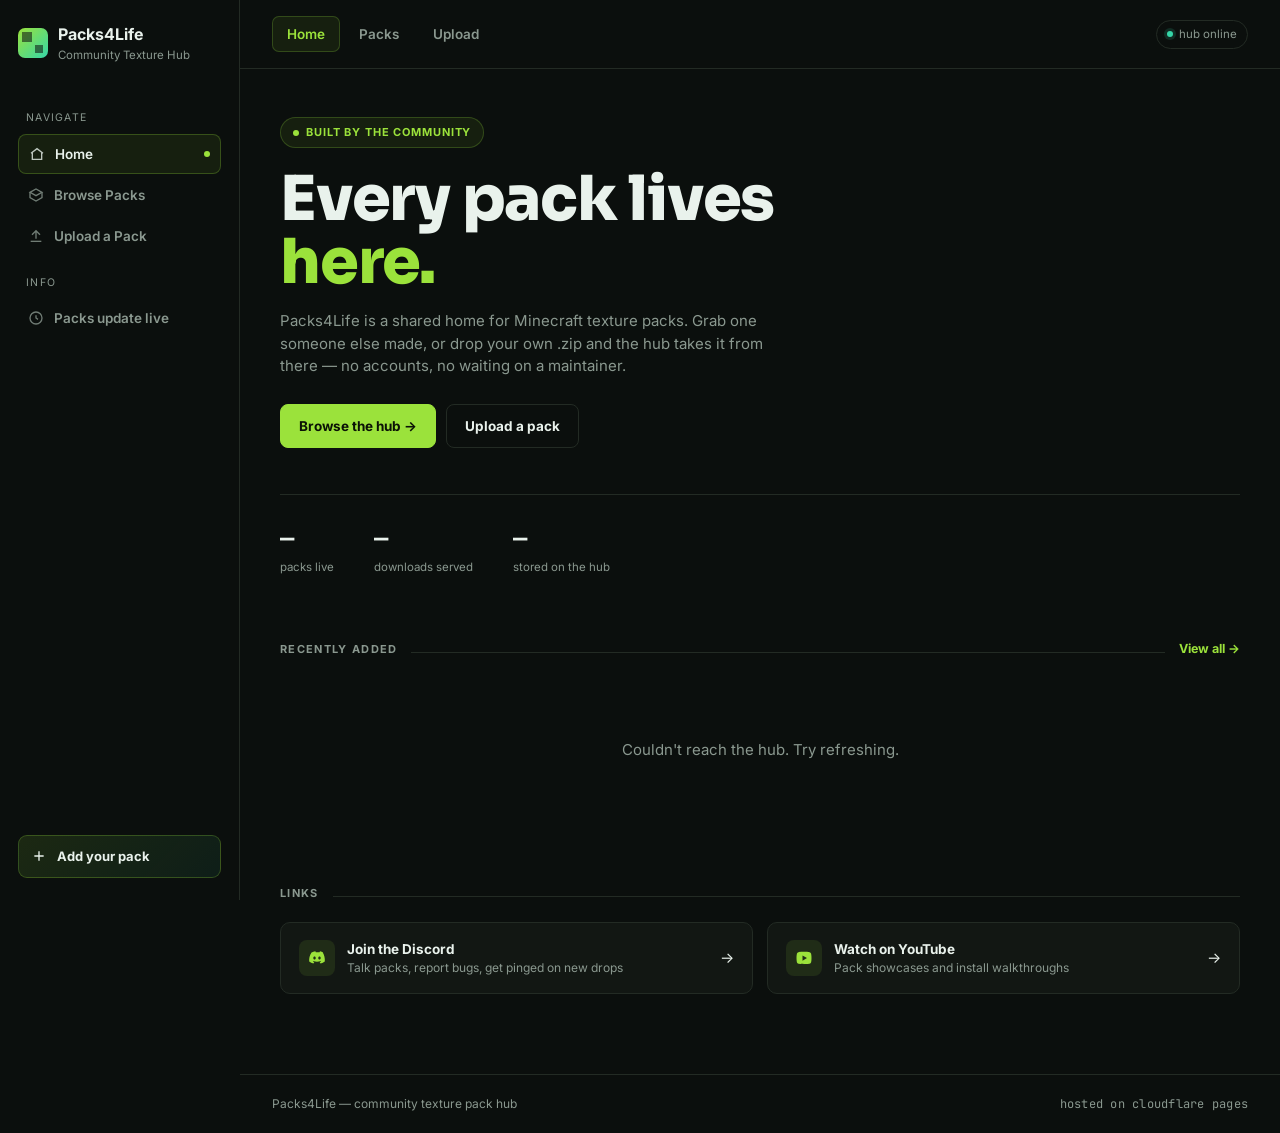
==== index.html @ 93768176 "Initial commit" ====
<!DOCTYPE html>
<html lang="en">
<head>
<meta charset="UTF-8">
<meta name="viewport" content="width=device-width, initial-scale=1.0">
<title>Packs4Life — Texture Pack Hub</title>
<meta name="description" content="A community hub for Minecraft texture packs. Browse, download, and upload packs shared by the community.">
<link rel="preconnect" href="https://fonts.googleapis.com">
<link href="https://fonts.googleapis.com/css2?family=Sora:wght@600;700;800&family=Inter:wght@400;500;600;700&family=JetBrains+Mono:wght@500;700&display=swap" rel="stylesheet">
<link rel="stylesheet" href="/assets/style.css">
</head>
<body>
<div class="shell">

  <aside class="sidebar">
    <div class="brand">
      <div class="brand-mark"></div>
      <div>
        <div class="brand-name">Packs4Life</div>
        <div class="brand-sub">Community Texture Hub</div>
      </div>
    </div>

    <div class="nav-label">Navigate</div>
    <a class="nav-item active" href="/index.html">
      <svg viewBox="0 0 24 24" fill="none" stroke="currentColor" stroke-width="2"><path d="M3 11l9-7 9 7M5 10v10h14V10"/></svg>
      Home <span class="dot"></span>
    </a>
    <a class="nav-item" href="/packs.html">
      <svg viewBox="0 0 24 24" fill="none" stroke="currentColor" stroke-width="2"><path d="M21 8L12 3 3 8l9 5 9-5z"/><path d="M3 8v8l9 5 9-5V8"/></svg>
      Browse Packs
    </a>
    <a class="nav-item" href="/upload.html">
      <svg viewBox="0 0 24 24" fill="none" stroke="currentColor" stroke-width="2"><path d="M12 16V4M6 10l6-6 6 6"/><path d="M4 20h16"/></svg>
      Upload a Pack
    </a>

    <div class="nav-label">Info</div>
    <div class="nav-item" style="cursor:default">
      <svg viewBox="0 0 24 24" fill="none" stroke="currentColor" stroke-width="2"><circle cx="12" cy="12" r="9"/><path d="M12 8v4l3 2"/></svg>
      Packs update live
    </div>

    <div class="sidebar-foot">
      <a class="side-cta" href="/upload.html">
        <svg width="16" height="16" viewBox="0 0 24 24" fill="none" stroke="currentColor" stroke-width="2"><path d="M12 5v14M5 12h14"/></svg>
        Add your pack
      </a>
    </div>
  </aside>

  <div>
    <div class="topbar">
      <div class="tabs">
        <a class="tab active" href="/index.html">Home</a>
        <a class="tab" href="/packs.html">Packs</a>
        <a class="tab" href="/upload.html">Upload</a>
      </div>
      <div class="status-pill"><span class="blip"></span> hub online</div>
    </div>

    <main class="main">
      <div class="hero">
        <span class="eyebrow"><span class="blip"></span> Built by the community</span>
        <h1>Every pack lives<br><span>here.</span></h1>
        <p>Packs4Life is a shared home for Minecraft texture packs. Grab one someone else made, or drop your own .zip and the hub takes it from there — no accounts, no waiting on a maintainer.</p>
        <div class="hero-actions">
          <a class="btn btn-primary" href="/packs.html">Browse the hub →</a>
          <a class="btn btn-ghost" href="/upload.html">Upload a pack</a>
        </div>

        <div class="stat-strip">
          <div>
            <div class="stat-num" id="stat-total">—</div>
            <div class="stat-label">packs live</div>
          </div>
          <div>
            <div class="stat-num" id="stat-downloads">—</div>
            <div class="stat-label">downloads served</div>
          </div>
          <div>
            <div class="stat-num" id="stat-size">—</div>
            <div class="stat-label">stored on the hub</div>
          </div>
        </div>
      </div>

      <div class="section-head">
        <span class="kicker">Recently added</span>
        <span class="rule"></span>
        <a class="action" href="/packs.html">View all →</a>
      </div>
      <div class="grid" id="recent-grid">
        <div class="empty-state" style="grid-column:1/-1">Loading packs…</div>
      </div>

      <div class="section-head">
        <span class="kicker">Links</span>
        <span class="rule"></span>
      </div>
      <div class="link-row">
        <a class="link-card" href="#" target="_blank" rel="noopener">
          <div class="link-left">
            <div class="link-icon">
              <svg width="18" height="18" viewBox="0 0 24 24" fill="currentColor"><path d="M20.3 4.5A18.3 18.3 0 0016 3.1a13 13 0 00-.6 1.3 17 17 0 00-5 0 12 12 0 00-.6-1.3A18.2 18.2 0 004.7 4.5C2 8.6 1.3 12.6 1.6 16.5a18.3 18.3 0 005.6 2.9c.4-.6.8-1.3 1.2-2a12 12 0 01-1.9-.9l.5-.4a13 13 0 0010 0l.5.4c-.6.4-1.3.6-1.9.9.3.7.8 1.4 1.2 2a18.3 18.3 0 005.6-2.9c.4-4.5-.7-8.5-2.7-12zM8.7 14.1c-.9 0-1.7-.9-1.7-2s.7-2 1.7-2c.9 0 1.7.9 1.7 2s-.8 2-1.7 2zm6.6 0c-.9 0-1.7-.9-1.7-2s.8-2 1.7-2c1 0 1.7.9 1.7 2s-.7 2-1.7 2z"/></svg>
            </div>
            <div>
              <div class="link-title">Join the Discord</div>
              <div class="link-sub">Talk packs, report bugs, get pinged on new drops</div>
            </div>
          </div>
          <span>→</span>
        </a>
        <a class="link-card" href="#" target="_blank" rel="noopener">
          <div class="link-left">
            <div class="link-icon">
              <svg width="18" height="18" viewBox="0 0 24 24" fill="currentColor"><path d="M22 12a30 30 0 00-.5-5.6 3 3 0 00-2.1-2.1C17.6 3.8 12 3.8 12 3.8s-5.6 0-7.4.5A3 3 0 002.5 6.4 30 30 0 002 12a30 30 0 00.5 5.6 3 3 0 002.1 2.1c1.8.5 7.4.5 7.4.5s5.6 0 7.4-.5a3 3 0 002.1-2.1c.4-1.8.5-3.7.5-5.6zM10 15.5v-7l6 3.5-6 3.5z"/></svg>
            </div>
            <div>
              <div class="link-title">Watch on YouTube</div>
              <div class="link-sub">Pack showcases and install walkthroughs</div>
            </div>
          </div>
          <span>→</span>
        </a>
      </div>
    </main>

    <footer class="foot">
      <span>Packs4Life — community texture pack hub</span>
      <span class="mono">hosted on cloudflare pages</span>
    </footer>
  </div>
</div>

<script src="/assets/app.js"></script>
<script>
(async function () {
  try {
    const packs = await fetchPacks();
    document.getElementById("stat-total").textContent = packs.length;
    document.getElementById("stat-downloads").textContent =
      packs.reduce((a, p) => a + (p.downloads || 0), 0);
    const totalBytes = packs.reduce((a, p) => a + (p.size || 0), 0);
    document.getElementById("stat-size").textContent = fmtBytes(totalBytes);

    const grid = document.getElementById("recent-grid");
    if (!packs.length) {
      grid.innerHTML = `<div class="empty-state" style="grid-column:1/-1">
        <h3>No packs yet</h3>
        <p>Be the first — <a href="/upload.html" style="color:var(--lime)">upload one</a>.</p>
      </div>`;
      return;
    }
    const recent = [...packs].sort((a, b) => new Date(b.uploaded) - new Date(a.uploaded)).slice(0, 3);
    grid.innerHTML = recent.map(packCardHTML).join("");
  } catch (e) {
    document.getElementById("recent-grid").innerHTML =
      `<div class="empty-state" style="grid-column:1/-1">Couldn't reach the hub. Try refreshing.</div>`;
  }
})();
</script>
</body>
</html>
---- assets/style.css ----
/* Packs4Life — design tokens */
:root {
  --bg: #0b0f0d;
  --panel: #121713;
  --panel-2: #171d18;
  --line: #232b24;
  --text: #e9f2ec;
  --muted: #8a988f;
  --lime: #9be23b;
  --lime-dim: #6f9d2b;
  --teal: #35d6a8;
  --danger: #e2593b;
  --radius: 10px;
}

* { box-sizing: border-box; }

html { scroll-behavior: smooth; }

body {
  margin: 0;
  background: var(--bg);
  color: var(--text);
  font-family: 'Inter', system-ui, sans-serif;
  font-size: 15px;
  line-height: 1.5;
}

h1, h2, h3, h4 {
  font-family: 'Sora', 'Inter', sans-serif;
  margin: 0;
  letter-spacing: -0.02em;
}

a { color: inherit; text-decoration: none; }

.mono {
  font-family: 'JetBrains Mono', monospace;
  letter-spacing: 0.02em;
}

/* ---------- layout shell ---------- */
.shell {
  display: grid;
  grid-template-columns: 240px 1fr;
  min-height: 100vh;
}

.sidebar {
  border-right: 1px solid var(--line);
  padding: 22px 18px;
  display: flex;
  flex-direction: column;
  position: sticky;
  top: 0;
  height: 100vh;
}

.brand {
  display: flex;
  align-items: center;
  gap: 10px;
  margin-bottom: 28px;
}

.brand-mark {
  width: 30px;
  height: 30px;
  border-radius: 7px;
  background: linear-gradient(135deg, var(--lime), var(--teal));
  flex-shrink: 0;
  position: relative;
  overflow: hidden;
}
.brand-mark::before,
.brand-mark::after {
  content: "";
  position: absolute;
  background: rgba(11,15,13,0.55);
}
.brand-mark::before { width: 10px; height: 10px; top: 4px; left: 4px; }
.brand-mark::after { width: 8px; height: 8px; bottom: 5px; right: 5px; }

.brand-name { font-size: 16px; font-weight: 700; }
.brand-sub { font-size: 11.5px; color: var(--muted); margin-top: 1px; }

.nav-label {
  font-size: 10.5px;
  letter-spacing: 0.12em;
  text-transform: uppercase;
  color: var(--muted);
  margin: 18px 8px 8px;
}

.nav-item {
  display: flex;
  align-items: center;
  gap: 10px;
  padding: 9px 10px;
  border-radius: 8px;
  color: var(--muted);
  font-size: 13.5px;
  font-weight: 600;
  margin-bottom: 2px;
}
.nav-item svg { width: 16px; height: 16px; opacity: 0.8; flex-shrink: 0; }
.nav-item:hover { background: var(--panel); color: var(--text); }
.nav-item.active {
  color: var(--text);
  background: rgba(155,226,59,0.08);
  border: 1px solid rgba(155,226,59,0.25);
}
.nav-item.active .dot { background: var(--lime); }
.dot { width: 6px; height: 6px; border-radius: 50%; background: var(--line); margin-left: auto; flex-shrink: 0; }

.sidebar-foot { margin-top: auto; }

.side-cta {
  display: flex;
  align-items: center;
  gap: 10px;
  padding: 11px 12px;
  border-radius: 9px;
  background: linear-gradient(135deg, rgba(155,226,59,0.12), rgba(53,214,168,0.08));
  border: 1px solid rgba(155,226,59,0.25);
  font-weight: 700;
  font-size: 13px;
}

/* ---------- topbar ---------- */
.topbar {
  display: flex;
  align-items: center;
  justify-content: space-between;
  padding: 16px 32px;
  border-bottom: 1px solid var(--line);
}
.tabs { display: flex; gap: 4px; }
.tab {
  padding: 7px 14px;
  border-radius: 7px;
  font-size: 13.5px;
  font-weight: 600;
  color: var(--muted);
  border: 1px solid transparent;
}
.tab.active { color: var(--lime); background: rgba(155,226,59,0.08); border-color: rgba(155,226,59,0.22); }
.tab:hover:not(.active) { color: var(--text); }

.status-pill {
  display: flex;
  align-items: center;
  gap: 6px;
  font-size: 11.5px;
  color: var(--muted);
  padding: 5px 10px;
  border: 1px solid var(--line);
  border-radius: 20px;
}
.status-pill .blip { width: 6px; height: 6px; border-radius: 50%; background: var(--teal); box-shadow: 0 0 0 3px rgba(53,214,168,0.15); }

.main { padding: 48px 40px 80px; max-width: 1180px; }

/* ---------- hero ---------- */
.eyebrow {
  display: inline-flex;
  align-items: center;
  gap: 7px;
  font-size: 11px;
  font-weight: 700;
  letter-spacing: 0.08em;
  text-transform: uppercase;
  color: var(--lime);
  background: rgba(155,226,59,0.08);
  border: 1px solid rgba(155,226,59,0.22);
  padding: 6px 12px;
  border-radius: 20px;
}
.eyebrow .blip { width: 6px; height: 6px; border-radius: 50%; background: var(--lime); }

.hero h1 {
  font-size: 62px;
  font-weight: 800;
  margin-top: 20px;
  line-height: 1.02;
}
.hero h1 span { color: var(--lime); }

.hero p {
  color: var(--muted);
  max-width: 520px;
  margin-top: 16px;
  font-size: 15px;
}

.hero-actions { display: flex; gap: 10px; margin-top: 26px; }

.btn {
  display: inline-flex;
  align-items: center;
  gap: 8px;
  padding: 11px 18px;
  border-radius: 8px;
  font-weight: 700;
  font-size: 13.5px;
  border: 1px solid var(--line);
  cursor: pointer;
}
.btn-primary { background: var(--lime); color: #0b1206; border-color: var(--lime); }
.btn-primary:hover { background: #a9ec5a; }
.btn-ghost { background: transparent; color: var(--text); }
.btn-ghost:hover { border-color: var(--muted); }

/* stat strip */
.stat-strip {
  display: flex;
  gap: 40px;
  margin-top: 46px;
  padding-top: 26px;
  border-top: 1px solid var(--line);
}
.stat-num { font-family: 'JetBrains Mono', monospace; font-size: 24px; font-weight: 700; color: var(--text); }
.stat-label { font-size: 11.5px; color: var(--muted); margin-top: 2px; }

/* ---------- section header ---------- */
.section-head {
  display: flex;
  align-items: baseline;
  gap: 14px;
  margin: 64px 0 20px;
}
.section-head .kicker {
  font-size: 11px;
  letter-spacing: 0.12em;
  text-transform: uppercase;
  color: var(--muted);
  font-weight: 700;
}
.section-head .rule { flex: 1; height: 1px; background: var(--line); }
.section-head .action { font-size: 12.5px; color: var(--lime); font-weight: 700; }

/* ---------- pack grid / cards ---------- */
.grid {
  display: grid;
  grid-template-columns: repeat(auto-fill, minmax(270px, 1fr));
  gap: 16px;
}

.card {
  background: var(--panel);
  border: 1px solid var(--line);
  border-radius: var(--radius);
  padding: 20px;
  display: flex;
  flex-direction: column;
  gap: 10px;
  transition: border-color .15s ease, transform .15s ease;
}
.card:hover { border-color: rgba(155,226,59,0.35); transform: translateY(-2px); }

.card-top { display: flex; align-items: center; justify-content: space-between; gap: 8px; }

.tag {
  font-size: 10.5px;
  font-weight: 700;
  letter-spacing: 0.06em;
  text-transform: uppercase;
  padding: 4px 9px;
  border-radius: 20px;
  background: rgba(155,226,59,0.1);
  color: var(--lime);
  border: 1px solid rgba(155,226,59,0.22);
}
.tag.muted { background: var(--panel-2); color: var(--muted); border-color: var(--line); }

.pixel-icon { display: grid; grid-template-columns: repeat(4,5px); grid-template-rows: repeat(4,5px); gap: 1px; flex-shrink: 0; }
.pixel-icon i { display: block; border-radius: 1px; background: var(--line); }

.card h3 { font-size: 17px; font-weight: 700; }
.card p { color: var(--muted); font-size: 13px; margin: 0; flex: 1; }

.card-meta {
  display: flex;
  align-items: center;
  gap: 12px;
  font-size: 11.5px;
  color: var(--muted);
  font-family: 'JetBrains Mono', monospace;
  border-top: 1px solid var(--line);
  padding-top: 10px;
  margin-top: 2px;
}
.card-meta span { display: flex; align-items: center; gap: 5px; }

.card-cta {
  color: var(--lime);
  font-weight: 700;
  font-size: 13px;
  display: flex;
  align-items: center;
  gap: 6px;
}

.card.disabled { opacity: 0.5; }
.card.disabled:hover { transform: none; border-color: var(--line); }

/* ---------- links row ---------- */
.link-row { display: grid; grid-template-columns: 1fr 1fr; gap: 14px; }
.link-card {
  display: flex;
  align-items: center;
  justify-content: space-between;
  padding: 16px 18px;
  background: var(--panel);
  border: 1px solid var(--line);
  border-radius: var(--radius);
}
.link-card:hover { border-color: rgba(155,226,59,0.3); }
.link-left { display: flex; align-items: center; gap: 12px; }
.link-icon {
  width: 36px; height: 36px; border-radius: 8px;
  display: flex; align-items: center; justify-content: center;
  background: rgba(155,226,59,0.1); color: var(--lime);
}
.link-title { font-weight: 700; font-size: 13.5px; }
.link-sub { font-size: 12px; color: var(--muted); }

/* ---------- upload panel ---------- */
.panel {
  background: var(--panel);
  border: 1px solid var(--line);
  border-radius: 14px;
  padding: 28px;
}

.field { margin-bottom: 16px; }
.field label {
  display: block;
  font-size: 12px;
  font-weight: 700;
  color: var(--muted);
  margin-bottom: 6px;
  text-transform: uppercase;
  letter-spacing: 0.05em;
}
.field input[type=text],
.field textarea,
.field select {
  width: 100%;
  background: var(--bg);
  border: 1px solid var(--line);
  border-radius: 8px;
  padding: 10px 12px;
  color: var(--text);
  font-family: inherit;
  font-size: 13.5px;
}
.field textarea { resize: vertical; min-height: 80px; }
.field input:focus, .field textarea:focus, .field select:focus {
  outline: none; border-color: var(--lime);
}

.dropzone {
  border: 1.5px dashed var(--line);
  border-radius: 10px;
  padding: 30px 20px;
  text-align: center;
  cursor: pointer;
  transition: border-color .15s ease, background .15s ease;
}
.dropzone:hover, .dropzone.drag { border-color: var(--lime); background: rgba(155,226,59,0.04); }
.dropzone .zip-name { color: var(--lime); font-weight: 700; margin-top: 6px; font-size: 13px; }
.dropzone p { color: var(--muted); font-size: 12.5px; margin: 4px 0 0; }

.form-msg { font-size: 13px; margin-top: 14px; padding: 10px 12px; border-radius: 8px; display: none; }
.form-msg.show { display: block; }
.form-msg.ok { background: rgba(53,214,168,0.1); color: var(--teal); border: 1px solid rgba(53,214,168,0.25); }
.form-msg.err { background: rgba(226,89,59,0.1); color: var(--danger); border: 1px solid rgba(226,89,59,0.25); }

.progress-track { height: 6px; background: var(--bg); border-radius: 20px; overflow: hidden; margin-top: 12px; display: none; }
.progress-track.show { display: block; }
.progress-fill { height: 100%; width: 0%; background: linear-gradient(90deg, var(--lime), var(--teal)); transition: width .15s ease; }

/* search / filter bar */
.filter-bar { display: flex; gap: 10px; margin-bottom: 22px; flex-wrap: wrap; }
.filter-bar input[type=search] {
  flex: 1; min-width: 200px;
  background: var(--panel); border: 1px solid var(--line);
  border-radius: 8px; padding: 10px 14px; color: var(--text); font-size: 13.5px;
}
.filter-bar input[type=search]:focus { outline: none; border-color: var(--lime); }
.chip {
  padding: 9px 14px; border-radius: 8px; border: 1px solid var(--line);
  color: var(--muted); font-size: 12.5px; font-weight: 700; cursor: pointer; background: var(--panel);
}
.chip.active { color: var(--lime); border-color: rgba(155,226,59,0.4); background: rgba(155,226,59,0.08); }

.empty-state { text-align: center; padding: 60px 20px; color: var(--muted); }
.empty-state h3 { color: var(--text); margin-bottom: 6px; }

footer.foot { border-top: 1px solid var(--line); padding: 20px 32px; color: var(--muted); font-size: 12px; display: flex; justify-content: space-between; }

@media (max-width: 860px) {
  .shell { grid-template-columns: 1fr; }
  .sidebar { position: relative; height: auto; }
  .hero h1 { font-size: 40px; }
  .link-row { grid-template-columns: 1fr; }
  .main { padding: 28px 18px 60px; }
}

@media (prefers-reduced-motion: reduce) {
  * { transition: none !important; scroll-behavior: auto !important; }
}
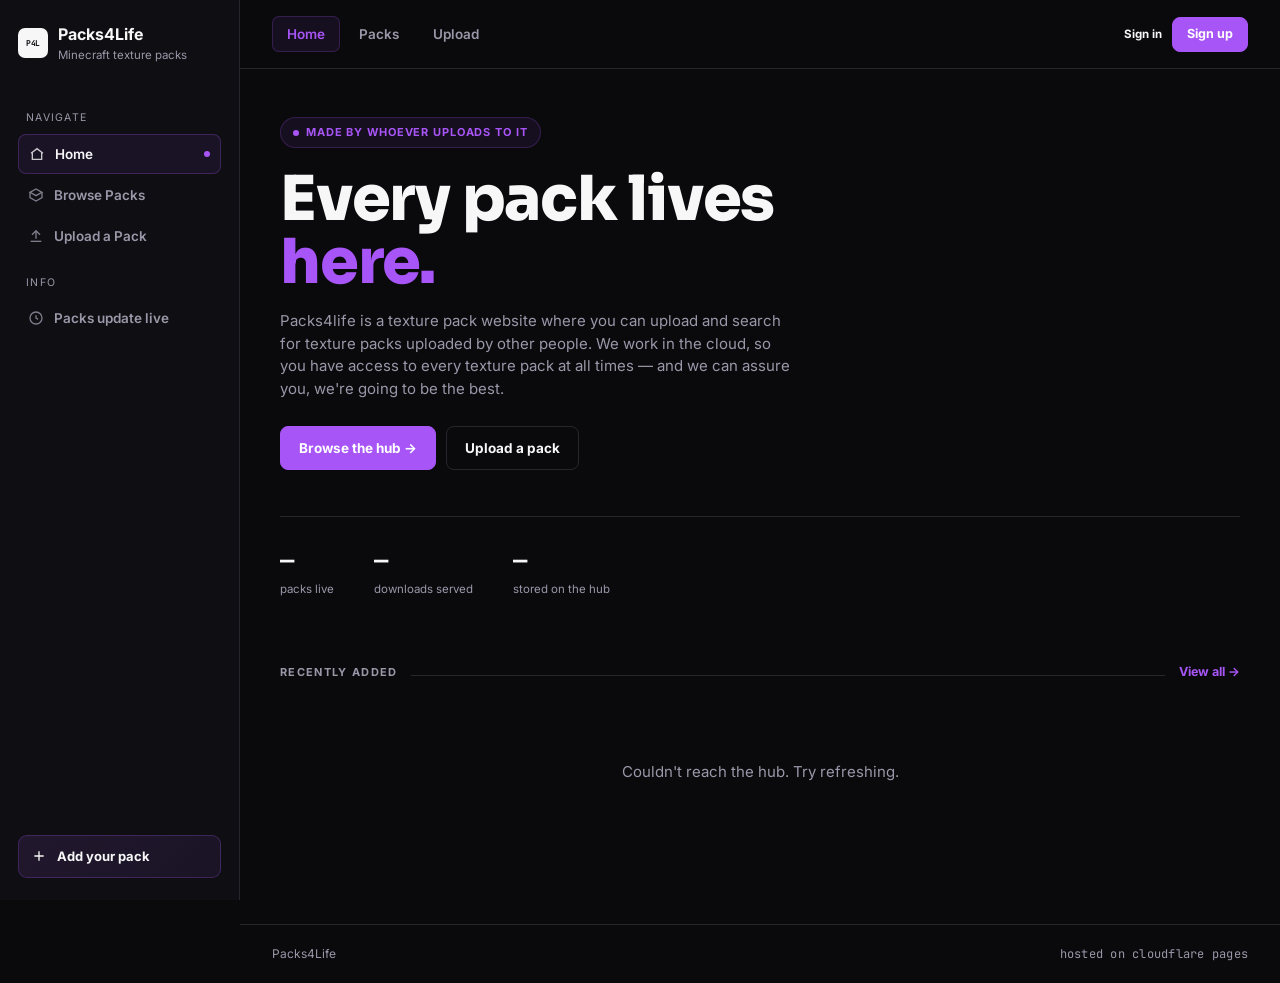
==== commit b9a69ee3: "Black purple theme, categories, profiles, account switching, bug fixes" ====
--- a/index.html
+++ b/index.html
@@ -3,8 +3,8 @@
 <head>
 <meta charset="UTF-8">
 <meta name="viewport" content="width=device-width, initial-scale=1.0">
-<title>Packs4Life — Texture Pack Hub</title>
-<meta name="description" content="A community hub for Minecraft texture packs. Browse, download, and upload packs shared by the community.">
+<title>Packs4Life</title>
+<meta name="description" content="Browse and download Minecraft texture packs, or upload your own for other people to grab.">
 <link rel="preconnect" href="https://fonts.googleapis.com">
 <link href="https://fonts.googleapis.com/css2?family=Sora:wght@600;700;800&family=Inter:wght@400;500;600;700&family=JetBrains+Mono:wght@500;700&display=swap" rel="stylesheet">
 <link rel="stylesheet" href="/assets/style.css">
@@ -17,7 +17,7 @@
       <div class="brand-mark"></div>
       <div>
         <div class="brand-name">Packs4Life</div>
-        <div class="brand-sub">Community Texture Hub</div>
+        <div class="brand-sub">Minecraft texture packs</div>
       </div>
     </div>
 
@@ -56,14 +56,14 @@
         <a class="tab" href="/packs.html">Packs</a>
         <a class="tab" href="/upload.html">Upload</a>
       </div>
-      <div class="status-pill"><span class="blip"></span> hub online</div>
+      <div id="nav-account" class="status-pill">…</div>
     </div>
 
     <main class="main">
       <div class="hero">
-        <span class="eyebrow"><span class="blip"></span> Built by the community</span>
+        <span class="eyebrow"><span class="blip"></span> made by whoever uploads to it</span>
         <h1>Every pack lives<br><span>here.</span></h1>
-        <p>Packs4Life is a shared home for Minecraft texture packs. Grab one someone else made, or drop your own .zip and the hub takes it from there — no accounts, no waiting on a maintainer.</p>
+        <p>Packs4life is a texture pack website where you can upload and search for texture packs uploaded by other people. We work in the cloud, so you have access to every texture pack at all times — and we can assure you, we're going to be the best.</p>
         <div class="hero-actions">
           <a class="btn btn-primary" href="/packs.html">Browse the hub →</a>
           <a class="btn btn-ghost" href="/upload.html">Upload a pack</a>
@@ -93,41 +93,10 @@
       <div class="grid" id="recent-grid">
         <div class="empty-state" style="grid-column:1/-1">Loading packs…</div>
       </div>
-
-      <div class="section-head">
-        <span class="kicker">Links</span>
-        <span class="rule"></span>
-      </div>
-      <div class="link-row">
-        <a class="link-card" href="#" target="_blank" rel="noopener">
-          <div class="link-left">
-            <div class="link-icon">
-              <svg width="18" height="18" viewBox="0 0 24 24" fill="currentColor"><path d="M20.3 4.5A18.3 18.3 0 0016 3.1a13 13 0 00-.6 1.3 17 17 0 00-5 0 12 12 0 00-.6-1.3A18.2 18.2 0 004.7 4.5C2 8.6 1.3 12.6 1.6 16.5a18.3 18.3 0 005.6 2.9c.4-.6.8-1.3 1.2-2a12 12 0 01-1.9-.9l.5-.4a13 13 0 0010 0l.5.4c-.6.4-1.3.6-1.9.9.3.7.8 1.4 1.2 2a18.3 18.3 0 005.6-2.9c.4-4.5-.7-8.5-2.7-12zM8.7 14.1c-.9 0-1.7-.9-1.7-2s.7-2 1.7-2c.9 0 1.7.9 1.7 2s-.8 2-1.7 2zm6.6 0c-.9 0-1.7-.9-1.7-2s.8-2 1.7-2c1 0 1.7.9 1.7 2s-.7 2-1.7 2z"/></svg>
-            </div>
-            <div>
-              <div class="link-title">Join the Discord</div>
-              <div class="link-sub">Talk packs, report bugs, get pinged on new drops</div>
-            </div>
-          </div>
-          <span>→</span>
-        </a>
-        <a class="link-card" href="#" target="_blank" rel="noopener">
-          <div class="link-left">
-            <div class="link-icon">
-              <svg width="18" height="18" viewBox="0 0 24 24" fill="currentColor"><path d="M22 12a30 30 0 00-.5-5.6 3 3 0 00-2.1-2.1C17.6 3.8 12 3.8 12 3.8s-5.6 0-7.4.5A3 3 0 002.5 6.4 30 30 0 002 12a30 30 0 00.5 5.6 3 3 0 002.1 2.1c1.8.5 7.4.5 7.4.5s5.6 0 7.4-.5a3 3 0 002.1-2.1c.4-1.8.5-3.7.5-5.6zM10 15.5v-7l6 3.5-6 3.5z"/></svg>
-            </div>
-            <div>
-              <div class="link-title">Watch on YouTube</div>
-              <div class="link-sub">Pack showcases and install walkthroughs</div>
-            </div>
-          </div>
-          <span>→</span>
-        </a>
-      </div>
     </main>
 
     <footer class="foot">
-      <span>Packs4Life — community texture pack hub</span>
+      <span>Packs4Life</span>
       <span class="mono">hosted on cloudflare pages</span>
     </footer>
   </div>
@@ -135,6 +104,8 @@
 
 <script src="/assets/app.js"></script>
 <script>
+initAccountMenu("nav-account");
+
 (async function () {
   try {
     const packs = await fetchPacks();
--- a/assets/style.css
+++ b/assets/style.css
@@ -1,15 +1,35 @@
-/* Packs4Life — design tokens */
+/* Packs4Life — design tokens
+   =========================================================
+   QUICK CUSTOMIZATION GUIDE
+   - Colors: everything below in :root. --accent is the purple used
+     for buttons, active states, and links throughout the site.
+   - Fonts: swap the Google Fonts <link> in each HTML file's <head>,
+     then update the font-family values just below.
+   - Logo: the "P4L" mark is plain text in .brand-mark::before below —
+     change the word or swap it for an <img> in the HTML instead.
+   - Category badge colors are separate from the site accent, set
+     further down under "category tags" — they stay fixed so packs
+     are distinguishable regardless of the site theme.
+   ========================================================= */
 :root {
-  --bg: #0b0f0d;
-  --panel: #121713;
-  --panel-2: #171d18;
-  --line: #232b24;
-  --text: #e9f2ec;
-  --muted: #8a988f;
-  --lime: #9be23b;
-  --lime-dim: #6f9d2b;
-  --teal: #35d6a8;
-  --danger: #e2593b;
+  --bg: #0a0a0d;
+  --panel: #0f0f13;
+  --panel-2: #15151a;
+  --line: #26262e;
+  --text: #f7f7f8;
+  --muted: #9a97a8;
+  --muted-2: #6f6c7d;
+  --accent: #a855f7;
+  --accent-hover: #9333ea;
+  --accent-soft: #c084fc;
+  --success: #22c55e;
+  --warning: #facc15;
+  --danger: #ef4444;
+
+  /* old variable names kept as aliases so nothing else has to change */
+  --lime: var(--accent);
+  --lime-dim: var(--accent-hover);
+  --teal: var(--accent-soft);
   --radius: 10px;
 }
 
@@ -47,6 +67,7 @@
 }
 
 .sidebar {
+  background: var(--panel);
   border-right: 1px solid var(--line);
   padding: 22px 18px;
   display: flex;
@@ -67,19 +88,21 @@
   width: 30px;
   height: 30px;
   border-radius: 7px;
-  background: linear-gradient(135deg, var(--lime), var(--teal));
+  background: var(--text);
   flex-shrink: 0;
   position: relative;
-  overflow: hidden;
-}
-.brand-mark::before,
-.brand-mark::after {
-  content: "";
-  position: absolute;
-  background: rgba(11,15,13,0.55);
-}
-.brand-mark::before { width: 10px; height: 10px; top: 4px; left: 4px; }
-.brand-mark::after { width: 8px; height: 8px; bottom: 5px; right: 5px; }
+  display: flex;
+  align-items: center;
+  justify-content: center;
+}
+.brand-mark::before {
+  content: "P4L";
+  font-family: 'JetBrains Mono', monospace;
+  font-size: 8px;
+  font-weight: 700;
+  letter-spacing: -0.03em;
+  color: var(--bg);
+}
 
 .brand-name { font-size: 16px; font-weight: 700; }
 .brand-sub { font-size: 11.5px; color: var(--muted); margin-top: 1px; }
@@ -107,8 +130,8 @@
 .nav-item:hover { background: var(--panel); color: var(--text); }
 .nav-item.active {
   color: var(--text);
-  background: rgba(155,226,59,0.08);
-  border: 1px solid rgba(155,226,59,0.25);
+  background: rgba(168,85,247,0.08);
+  border: 1px solid rgba(168,85,247,0.25);
 }
 .nav-item.active .dot { background: var(--lime); }
 .dot { width: 6px; height: 6px; border-radius: 50%; background: var(--line); margin-left: auto; flex-shrink: 0; }
@@ -121,8 +144,8 @@
   gap: 10px;
   padding: 11px 12px;
   border-radius: 9px;
-  background: linear-gradient(135deg, rgba(155,226,59,0.12), rgba(53,214,168,0.08));
-  border: 1px solid rgba(155,226,59,0.25);
+  background: linear-gradient(135deg, rgba(168,85,247,0.12), rgba(168,85,247,0.08));
+  border: 1px solid rgba(168,85,247,0.25);
   font-weight: 700;
   font-size: 13px;
 }
@@ -144,7 +167,7 @@
   color: var(--muted);
   border: 1px solid transparent;
 }
-.tab.active { color: var(--lime); background: rgba(155,226,59,0.08); border-color: rgba(155,226,59,0.22); }
+.tab.active { color: var(--lime); background: rgba(168,85,247,0.08); border-color: rgba(168,85,247,0.22); }
 .tab:hover:not(.active) { color: var(--text); }
 
 .status-pill {
@@ -157,7 +180,7 @@
   border: 1px solid var(--line);
   border-radius: 20px;
 }
-.status-pill .blip { width: 6px; height: 6px; border-radius: 50%; background: var(--teal); box-shadow: 0 0 0 3px rgba(53,214,168,0.15); }
+.status-pill .blip { width: 6px; height: 6px; border-radius: 50%; background: var(--success); box-shadow: 0 0 0 3px rgba(34,197,94,0.15); }
 
 .main { padding: 48px 40px 80px; max-width: 1180px; }
 
@@ -171,8 +194,8 @@
   letter-spacing: 0.08em;
   text-transform: uppercase;
   color: var(--lime);
-  background: rgba(155,226,59,0.08);
-  border: 1px solid rgba(155,226,59,0.22);
+  background: rgba(168,85,247,0.08);
+  border: 1px solid rgba(168,85,247,0.22);
   padding: 6px 12px;
   border-radius: 20px;
 }
@@ -206,8 +229,8 @@
   border: 1px solid var(--line);
   cursor: pointer;
 }
-.btn-primary { background: var(--lime); color: #0b1206; border-color: var(--lime); }
-.btn-primary:hover { background: #a9ec5a; }
+.btn-primary { background: var(--accent); color: #ffffff; border-color: var(--accent); box-shadow: 0 0 0 rgba(168,85,247,0); transition: background .15s ease, box-shadow .2s ease, border-color .15s ease; }
+.btn-primary:hover { background: var(--accent-hover); border-color: var(--accent-hover); box-shadow: 0 0 24px rgba(168,85,247,0.35); }
 .btn-ghost { background: transparent; color: var(--text); }
 .btn-ghost:hover { border-color: var(--muted); }
 
@@ -247,16 +270,58 @@
 }
 
 .card {
-  background: var(--panel);
+  background: var(--panel-2);
   border: 1px solid var(--line);
   border-radius: var(--radius);
   padding: 20px;
   display: flex;
   flex-direction: column;
   gap: 10px;
-  transition: border-color .15s ease, transform .15s ease;
-}
-.card:hover { border-color: rgba(155,226,59,0.35); transform: translateY(-2px); }
+  transition: border-color .15s ease, transform .15s ease, box-shadow .15s ease;
+}
+.card:hover {
+  border-color: rgba(168,85,247,0.35);
+  transform: translateY(-2px);
+  box-shadow: 0 8px 24px rgba(0,0,0,0.35);
+}
+
+/* category tags — each category gets its own fixed color, independent
+   of the site accent, so packs stay visually distinguishable at a
+   glance in the grid. Add a new one by adding a .category-x rule here
+   and an <option>/checkbox with data-category="x" in upload.html. */
+.category-tags { display: flex; flex-wrap: wrap; gap: 6px; }
+.cat-tag {
+  display: inline-flex;
+  align-items: center;
+  gap: 5px;
+  font-size: 10.5px;
+  font-weight: 700;
+  padding: 3px 9px;
+  border-radius: 20px;
+  border: 1px solid var(--line);
+}
+.cat-tag.category-pvp { color: #4ade80; background: rgba(74,222,128,0.1); border-color: rgba(74,222,128,0.3); }
+.cat-tag.category-fps { color: #60a5fa; background: rgba(96,165,250,0.1); border-color: rgba(96,165,250,0.3); }
+.cat-tag.category-gui { color: #c084fc; background: rgba(192,132,252,0.1); border-color: rgba(192,132,252,0.3); }
+.cat-tag.category-faithful { color: #fb923c; background: rgba(251,146,60,0.1); border-color: rgba(251,146,60,0.3); }
+.cat-tag.category-horror { color: #f87171; background: rgba(248,113,113,0.1); border-color: rgba(248,113,113,0.3); }
+
+.category-picker { display: flex; flex-wrap: wrap; gap: 8px; }
+.category-option {
+  display: inline-flex;
+  align-items: center;
+  gap: 6px;
+  padding: 8px 12px;
+  border-radius: 8px;
+  border: 1px solid var(--line);
+  background: var(--bg);
+  font-size: 12.5px;
+  font-weight: 600;
+  color: var(--muted);
+  cursor: pointer;
+}
+.category-option input { accent-color: var(--accent); }
+.category-option.checked { color: var(--text); border-color: rgba(168,85,247,0.4); background: rgba(168,85,247,0.08); }
 
 .card-top { display: flex; align-items: center; justify-content: space-between; gap: 8px; }
 
@@ -267,9 +332,9 @@
   text-transform: uppercase;
   padding: 4px 9px;
   border-radius: 20px;
-  background: rgba(155,226,59,0.1);
+  background: rgba(168,85,247,0.1);
   color: var(--lime);
-  border: 1px solid rgba(155,226,59,0.22);
+  border: 1px solid rgba(168,85,247,0.22);
 }
 .tag.muted { background: var(--panel-2); color: var(--muted); border-color: var(--line); }
 
@@ -315,12 +380,12 @@
   border: 1px solid var(--line);
   border-radius: var(--radius);
 }
-.link-card:hover { border-color: rgba(155,226,59,0.3); }
+.link-card:hover { border-color: rgba(168,85,247,0.3); }
 .link-left { display: flex; align-items: center; gap: 12px; }
 .link-icon {
   width: 36px; height: 36px; border-radius: 8px;
   display: flex; align-items: center; justify-content: center;
-  background: rgba(155,226,59,0.1); color: var(--lime);
+  background: rgba(168,85,247,0.1); color: var(--lime);
 }
 .link-title { font-weight: 700; font-size: 13.5px; }
 .link-sub { font-size: 12px; color: var(--muted); }
@@ -368,14 +433,14 @@
   cursor: pointer;
   transition: border-color .15s ease, background .15s ease;
 }
-.dropzone:hover, .dropzone.drag { border-color: var(--lime); background: rgba(155,226,59,0.04); }
+.dropzone:hover, .dropzone.drag { border-color: var(--lime); background: rgba(168,85,247,0.04); }
 .dropzone .zip-name { color: var(--lime); font-weight: 700; margin-top: 6px; font-size: 13px; }
 .dropzone p { color: var(--muted); font-size: 12.5px; margin: 4px 0 0; }
 
 .form-msg { font-size: 13px; margin-top: 14px; padding: 10px 12px; border-radius: 8px; display: none; }
 .form-msg.show { display: block; }
-.form-msg.ok { background: rgba(53,214,168,0.1); color: var(--teal); border: 1px solid rgba(53,214,168,0.25); }
-.form-msg.err { background: rgba(226,89,59,0.1); color: var(--danger); border: 1px solid rgba(226,89,59,0.25); }
+.form-msg.ok { background: rgba(34,197,94,0.1); color: var(--success); border: 1px solid rgba(34,197,94,0.25); }
+.form-msg.err { background: rgba(239,68,68,0.1); color: var(--danger); border: 1px solid rgba(239,68,68,0.25); }
 
 .progress-track { height: 6px; background: var(--bg); border-radius: 20px; overflow: hidden; margin-top: 12px; display: none; }
 .progress-track.show { display: block; }
@@ -393,7 +458,7 @@
   padding: 9px 14px; border-radius: 8px; border: 1px solid var(--line);
   color: var(--muted); font-size: 12.5px; font-weight: 700; cursor: pointer; background: var(--panel);
 }
-.chip.active { color: var(--lime); border-color: rgba(155,226,59,0.4); background: rgba(155,226,59,0.08); }
+.chip.active { color: var(--lime); border-color: rgba(168,85,247,0.4); background: rgba(168,85,247,0.08); }
 
 .empty-state { text-align: center; padding: 60px 20px; color: var(--muted); }
 .empty-state h3 { color: var(--text); margin-bottom: 6px; }
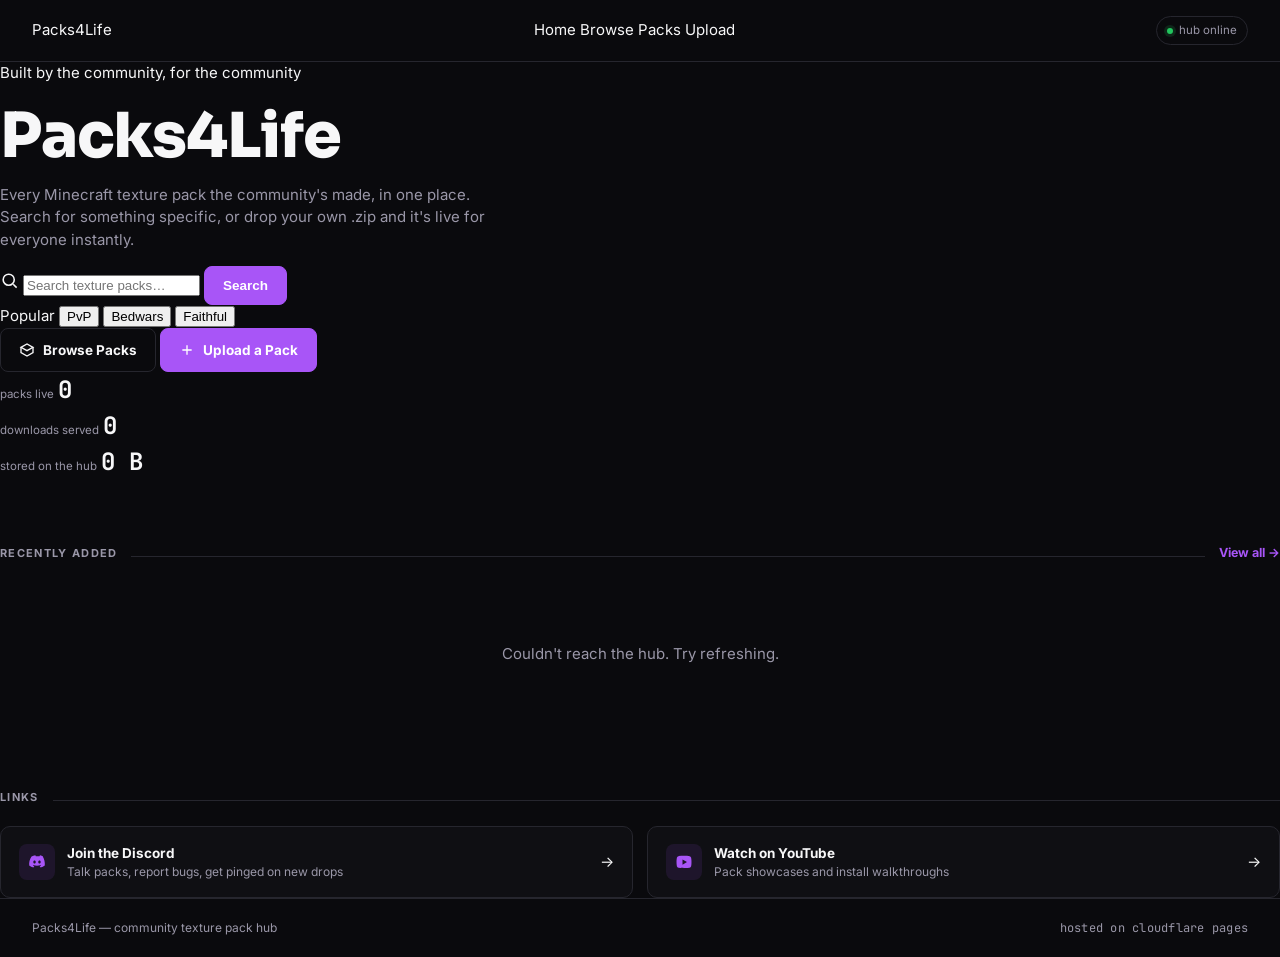
==== commit 58268280: "Add files via upload" ====
--- a/index.html
+++ b/index.html
@@ -3,108 +3,140 @@
 <head>
 <meta charset="UTF-8">
 <meta name="viewport" content="width=device-width, initial-scale=1.0">
-<title>Packs4Life</title>
-<meta name="description" content="Browse and download Minecraft texture packs, or upload your own for other people to grab.">
+<title>Packs4Life — Texture Pack Hub</title>
+<meta name="description" content="A community hub for Minecraft texture packs. Browse, download, and upload packs shared by the community.">
 <link rel="preconnect" href="https://fonts.googleapis.com">
 <link href="https://fonts.googleapis.com/css2?family=Sora:wght@600;700;800&family=Inter:wght@400;500;600;700&family=JetBrains+Mono:wght@500;700&display=swap" rel="stylesheet">
 <link rel="stylesheet" href="/assets/style.css">
 </head>
 <body>
-<div class="shell">
 
-  <aside class="sidebar">
-    <div class="brand">
-      <div class="brand-mark"></div>
-      <div>
-        <div class="brand-name">Packs4Life</div>
-        <div class="brand-sub">Minecraft texture packs</div>
-      </div>
-    </div>
-
-    <div class="nav-label">Navigate</div>
-    <a class="nav-item active" href="/index.html">
-      <svg viewBox="0 0 24 24" fill="none" stroke="currentColor" stroke-width="2"><path d="M3 11l9-7 9 7M5 10v10h14V10"/></svg>
-      Home <span class="dot"></span>
-    </a>
-    <a class="nav-item" href="/packs.html">
-      <svg viewBox="0 0 24 24" fill="none" stroke="currentColor" stroke-width="2"><path d="M21 8L12 3 3 8l9 5 9-5z"/><path d="M3 8v8l9 5 9-5V8"/></svg>
-      Browse Packs
-    </a>
-    <a class="nav-item" href="/upload.html">
-      <svg viewBox="0 0 24 24" fill="none" stroke="currentColor" stroke-width="2"><path d="M12 16V4M6 10l6-6 6 6"/><path d="M4 20h16"/></svg>
-      Upload a Pack
-    </a>
-
-    <div class="nav-label">Info</div>
-    <div class="nav-item" style="cursor:default">
-      <svg viewBox="0 0 24 24" fill="none" stroke="currentColor" stroke-width="2"><circle cx="12" cy="12" r="9"/><path d="M12 8v4l3 2"/></svg>
-      Packs update live
-    </div>
-
-    <div class="sidebar-foot">
-      <a class="side-cta" href="/upload.html">
-        <svg width="16" height="16" viewBox="0 0 24 24" fill="none" stroke="currentColor" stroke-width="2"><path d="M12 5v14M5 12h14"/></svg>
-        Add your pack
-      </a>
-    </div>
-  </aside>
-
-  <div>
-    <div class="topbar">
-      <div class="tabs">
-        <a class="tab active" href="/index.html">Home</a>
-        <a class="tab" href="/packs.html">Packs</a>
-        <a class="tab" href="/upload.html">Upload</a>
-      </div>
-      <div id="nav-account" class="status-pill">…</div>
-    </div>
-
-    <main class="main">
-      <div class="hero">
-        <span class="eyebrow"><span class="blip"></span> made by whoever uploads to it</span>
-        <h1>Every pack lives<br><span>here.</span></h1>
-        <p>Packs4life is a texture pack website where you can upload and search for texture packs uploaded by other people. We work in the cloud, so you have access to every texture pack at all times — and we can assure you, we're going to be the best.</p>
-        <div class="hero-actions">
-          <a class="btn btn-primary" href="/packs.html">Browse the hub →</a>
-          <a class="btn btn-ghost" href="/upload.html">Upload a pack</a>
-        </div>
-
-        <div class="stat-strip">
-          <div>
-            <div class="stat-num" id="stat-total">—</div>
-            <div class="stat-label">packs live</div>
-          </div>
-          <div>
-            <div class="stat-num" id="stat-downloads">—</div>
-            <div class="stat-label">downloads served</div>
-          </div>
-          <div>
-            <div class="stat-num" id="stat-size">—</div>
-            <div class="stat-label">stored on the hub</div>
-          </div>
-        </div>
-      </div>
-
-      <div class="section-head">
-        <span class="kicker">Recently added</span>
-        <span class="rule"></span>
-        <a class="action" href="/packs.html">View all →</a>
-      </div>
-      <div class="grid" id="recent-grid">
-        <div class="empty-state" style="grid-column:1/-1">Loading packs…</div>
-      </div>
-    </main>
-
-    <footer class="foot">
-      <span>Packs4Life</span>
-      <span class="mono">hosted on cloudflare pages</span>
-    </footer>
+<div class="topbar glass">
+  <div class="topbar-left">
+    <div class="topbar-mark"></div>
+    <div class="topbar-name">Packs<span>4</span>Life</div>
+  </div>
+  <nav class="topbar-nav">
+    <a class="topbar-link active" href="/index.html">Home</a>
+    <a class="topbar-link" href="/packs.html">Browse Packs</a>
+    <a class="topbar-link" href="/upload.html">Upload</a>
+  </nav>
+  <div class="topbar-right">
+    <div class="status-pill"><span class="blip"></span> hub online</div>
   </div>
 </div>
 
+<main class="page">
+
+  <section class="hero">
+    <span class="hero-eyebrow"><span class="blip"></span> Built by the community, for the community</span>
+    <h1 class="hero-title">Packs4Life</h1>
+    <p class="hero-sub">Every Minecraft texture pack the community's made, in one place. Search for something specific, or drop your own .zip and it's live for everyone instantly.</p>
+
+    <form class="liquid-search" id="hero-search-form">
+      <div class="liquid-search-shell">
+        <svg class="search-ic" width="19" height="19" viewBox="0 0 24 24" fill="none" stroke="currentColor" stroke-width="2"><circle cx="11" cy="11" r="7"/><path d="M21 21l-4.3-4.3"/></svg>
+        <input type="text" id="hero-search" placeholder="Search texture packs…" autocomplete="off">
+        <button type="submit" class="btn btn-primary">Search</button>
+      </div>
+    </form>
+
+    <div class="popular-row">
+      <span class="popular-label">Popular</span>
+      <button class="popular-btn" data-q="PvP">PvP</button>
+      <button class="popular-btn" data-q="Bedwars">Bedwars</button>
+      <button class="popular-btn" data-q="Faithful">Faithful</button>
+    </div>
+
+    <div class="action-stats-row">
+      <div class="action-col">
+        <a class="btn btn-ghost" href="/packs.html">
+          <svg width="16" height="16" viewBox="0 0 24 24" fill="none" stroke="currentColor" stroke-width="2"><path d="M21 8L12 3 3 8l9 5 9-5z"/><path d="M3 8v8l9 5 9-5V8"/></svg>
+          Browse Packs
+        </a>
+        <a class="btn btn-primary" href="/upload.html">
+          <svg width="16" height="16" viewBox="0 0 24 24" fill="none" stroke="currentColor" stroke-width="2"><path d="M12 5v14M5 12h14"/></svg>
+          Upload a Pack
+        </a>
+      </div>
+
+      <div class="stats-col glass">
+        <div class="stat-row">
+          <span class="stat-label">packs live</span>
+          <span class="stat-num" id="stat-total">—</span>
+        </div>
+        <div class="stat-row">
+          <span class="stat-label">downloads served</span>
+          <span class="stat-num" id="stat-downloads">—</span>
+        </div>
+        <div class="stat-row">
+          <span class="stat-label">stored on the hub</span>
+          <span class="stat-num" id="stat-size">—</span>
+        </div>
+      </div>
+    </div>
+  </section>
+
+  <div class="section-head">
+    <span class="kicker">Recently added</span>
+    <span class="rule"></span>
+    <a class="action" href="/packs.html">View all →</a>
+  </div>
+  <div class="grid" id="recent-grid">
+    <div class="empty-state" style="grid-column:1/-1">Loading packs…</div>
+  </div>
+
+  <div class="section-head">
+    <span class="kicker">Links</span>
+    <span class="rule"></span>
+  </div>
+  <div class="link-row">
+    <a class="link-card" href="#" target="_blank" rel="noopener">
+      <div class="link-left">
+        <div class="link-icon">
+          <svg width="18" height="18" viewBox="0 0 24 24" fill="currentColor"><path d="M20.3 4.5A18.3 18.3 0 0016 3.1a13 13 0 00-.6 1.3 17 17 0 00-5 0 12 12 0 00-.6-1.3A18.2 18.2 0 004.7 4.5C2 8.6 1.3 12.6 1.6 16.5a18.3 18.3 0 005.6 2.9c.4-.6.8-1.3 1.2-2a12 12 0 01-1.9-.9l.5-.4a13 13 0 0010 0l.5.4c-.6.4-1.3.6-1.9.9.3.7.8 1.4 1.2 2a18.3 18.3 0 005.6-2.9c.4-4.5-.7-8.5-2.7-12zM8.7 14.1c-.9 0-1.7-.9-1.7-2s.7-2 1.7-2c.9 0 1.7.9 1.7 2s-.8 2-1.7 2zm6.6 0c-.9 0-1.7-.9-1.7-2s.8-2 1.7-2c1 0 1.7.9 1.7 2s-.7 2-1.7 2z"/></svg>
+        </div>
+        <div>
+          <div class="link-title">Join the Discord</div>
+          <div class="link-sub">Talk packs, report bugs, get pinged on new drops</div>
+        </div>
+      </div>
+      <span>→</span>
+    </a>
+    <a class="link-card" href="#" target="_blank" rel="noopener">
+      <div class="link-left">
+        <div class="link-icon">
+          <svg width="18" height="18" viewBox="0 0 24 24" fill="currentColor"><path d="M22 12a30 30 0 00-.5-5.6 3 3 0 00-2.1-2.1C17.6 3.8 12 3.8 12 3.8s-5.6 0-7.4.5A3 3 0 002.5 6.4 30 30 0 002 12a30 30 0 00.5 5.6 3 3 0 002.1 2.1c1.8.5 7.4.5 7.4.5s5.6 0 7.4-.5a3 3 0 002.1-2.1c.4-1.8.5-3.7.5-5.6zM10 15.5v-7l6 3.5-6 3.5z"/></svg>
+        </div>
+        <div>
+          <div class="link-title">Watch on YouTube</div>
+          <div class="link-sub">Pack showcases and install walkthroughs</div>
+        </div>
+      </div>
+      <span>→</span>
+    </a>
+  </div>
+
+</main>
+
+<footer class="foot">
+  <span>Packs4Life — community texture pack hub</span>
+  <span class="mono">hosted on cloudflare pages</span>
+</footer>
+
 <script src="/assets/app.js"></script>
 <script>
-initAccountMenu("nav-account");
+document.querySelectorAll(".popular-btn").forEach(btn => {
+  btn.addEventListener("click", () => {
+    location.href = `/packs.html?q=${encodeURIComponent(btn.dataset.q)}`;
+  });
+});
+
+document.getElementById("hero-search-form").addEventListener("submit", (e) => {
+  e.preventDefault();
+  const q = document.getElementById("hero-search").value.trim();
+  location.href = q ? `/packs.html?q=${encodeURIComponent(q)}` : "/packs.html";
+});
 
 (async function () {
   try {
@@ -119,13 +151,16 @@
     if (!packs.length) {
       grid.innerHTML = `<div class="empty-state" style="grid-column:1/-1">
         <h3>No packs yet</h3>
-        <p>Be the first — <a href="/upload.html" style="color:var(--lime)">upload one</a>.</p>
+        <p>Be the first — <a href="/upload.html" style="color:var(--green-soft)">upload one</a>.</p>
       </div>`;
       return;
     }
     const recent = [...packs].sort((a, b) => new Date(b.uploaded) - new Date(a.uploaded)).slice(0, 3);
     grid.innerHTML = recent.map(packCardHTML).join("");
   } catch (e) {
+    document.getElementById("stat-total").textContent = "0";
+    document.getElementById("stat-downloads").textContent = "0";
+    document.getElementById("stat-size").textContent = "0 B";
     document.getElementById("recent-grid").innerHTML =
       `<div class="empty-state" style="grid-column:1/-1">Couldn't reach the hub. Try refreshing.</div>`;
   }
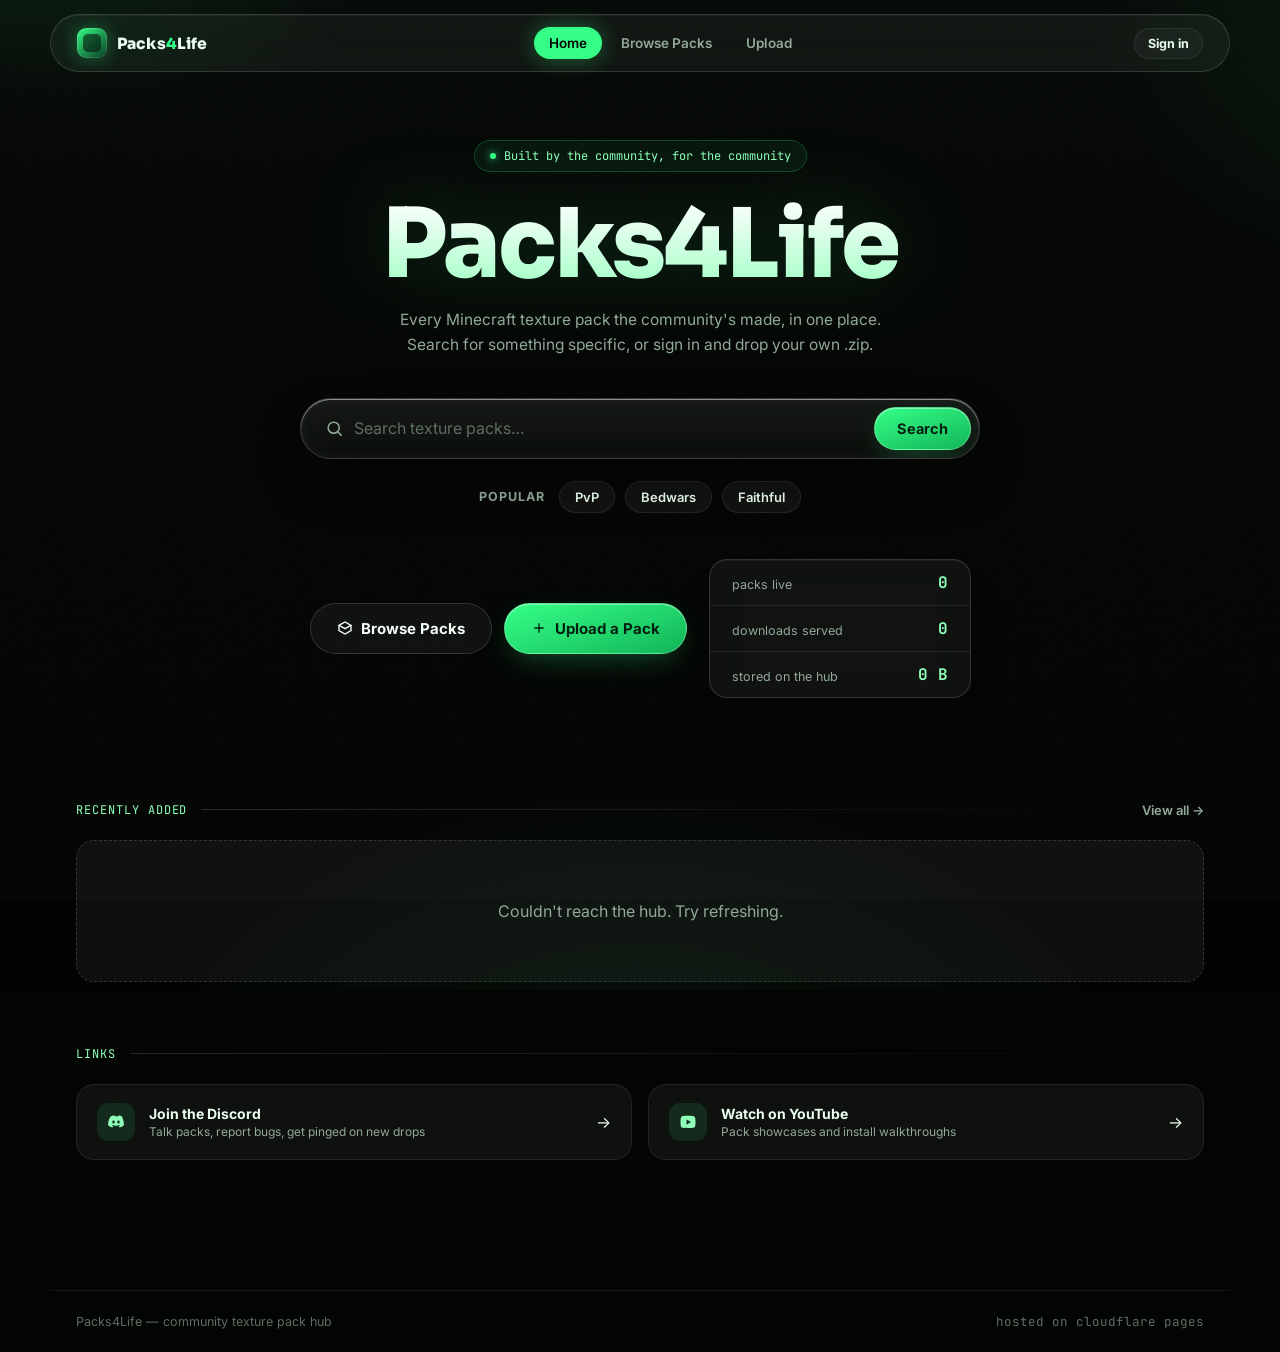
==== commit f74a48f0: "Full redesign: liquid glass theme" ====
--- a/index.html
+++ b/index.html
@@ -10,126 +10,114 @@
 <link rel="stylesheet" href="/assets/style.css">
 </head>
 <body>
+<div class="shell">
 
-<div class="topbar glass">
-  <div class="topbar-left">
-    <div class="topbar-mark"></div>
-    <div class="topbar-name">Packs<span>4</span>Life</div>
+  <div class="topbar glass">
+    <a class="brand" href="/index.html" style="text-decoration:none;">
+      <div class="brand-mark"></div>
+      <div class="brand-name">Packs<span>4</span>Life</div>
+    </a>
+    <div class="tabs">
+      <a class="tab active" href="/index.html">Home</a>
+      <a class="tab" href="/packs.html">Browse Packs</a>
+      <a class="tab" href="/upload.html">Upload</a>
+    </div>
+    <div id="nav-account" class="status-pill">…</div>
   </div>
-  <nav class="topbar-nav">
-    <a class="topbar-link active" href="/index.html">Home</a>
-    <a class="topbar-link" href="/packs.html">Browse Packs</a>
-    <a class="topbar-link" href="/upload.html">Upload</a>
-  </nav>
-  <div class="topbar-right">
-    <div class="status-pill"><span class="blip"></span> hub online</div>
-  </div>
-</div>
 
-<main class="page">
+  <main class="main">
 
-  <section class="hero">
-    <span class="hero-eyebrow"><span class="blip"></span> Built by the community, for the community</span>
-    <h1 class="hero-title">Packs4Life</h1>
-    <p class="hero-sub">Every Minecraft texture pack the community's made, in one place. Search for something specific, or drop your own .zip and it's live for everyone instantly.</p>
+    <section class="hero">
+      <span class="eyebrow"><span class="blip"></span> Built by the community, for the community</span>
+      <h1>Packs4Life</h1>
+      <p>Every Minecraft texture pack the community's made, in one place. Search for something specific, or sign in and drop your own .zip.</p>
 
-    <form class="liquid-search" id="hero-search-form">
-      <div class="liquid-search-shell">
-        <svg class="search-ic" width="19" height="19" viewBox="0 0 24 24" fill="none" stroke="currentColor" stroke-width="2"><circle cx="11" cy="11" r="7"/><path d="M21 21l-4.3-4.3"/></svg>
-        <input type="text" id="hero-search" placeholder="Search texture packs…" autocomplete="off">
-        <button type="submit" class="btn btn-primary">Search</button>
+      <form class="liquid-search" id="hero-search-form">
+        <div class="liquid-search-shell">
+          <svg class="search-ic" width="19" height="19" viewBox="0 0 24 24" fill="none" stroke="currentColor" stroke-width="2"><circle cx="11" cy="11" r="7"/><path d="M21 21l-4.3-4.3"/></svg>
+          <input type="text" id="hero-search" placeholder="Search texture packs…" autocomplete="off">
+          <button type="submit" class="btn btn-primary">Search</button>
+        </div>
+      </form>
+
+      <div class="popular-row">
+        <span class="popular-label">Popular</span>
+        <button class="popular-btn" data-q="PvP">PvP</button>
+        <button class="popular-btn" data-q="Bedwars">Bedwars</button>
+        <button class="popular-btn" data-q="Faithful">Faithful</button>
       </div>
-    </form>
 
-    <div class="popular-row">
-      <span class="popular-label">Popular</span>
-      <button class="popular-btn" data-q="PvP">PvP</button>
-      <button class="popular-btn" data-q="Bedwars">Bedwars</button>
-      <button class="popular-btn" data-q="Faithful">Faithful</button>
+      <div class="action-stats-row">
+        <div class="action-col">
+          <a class="btn btn-ghost" href="/packs.html">
+            <svg width="16" height="16" viewBox="0 0 24 24" fill="none" stroke="currentColor" stroke-width="2"><path d="M21 8L12 3 3 8l9 5 9-5z"/><path d="M3 8v8l9 5 9-5V8"/></svg>
+            Browse Packs
+          </a>
+          <a class="btn btn-primary" href="/upload.html">
+            <svg width="16" height="16" viewBox="0 0 24 24" fill="none" stroke="currentColor" stroke-width="2"><path d="M12 5v14M5 12h14"/></svg>
+            Upload a Pack
+          </a>
+        </div>
+
+        <div class="stats-col glass">
+          <div class="stat-row"><span class="stat-label">packs live</span><span class="stat-num" id="stat-total">—</span></div>
+          <div class="stat-row"><span class="stat-label">downloads served</span><span class="stat-num" id="stat-downloads">—</span></div>
+          <div class="stat-row"><span class="stat-label">stored on the hub</span><span class="stat-num" id="stat-size">—</span></div>
+        </div>
+      </div>
+    </section>
+
+    <div class="section-head">
+      <span class="kicker">Recently added</span>
+      <span class="rule"></span>
+      <a class="action" href="/packs.html">View all →</a>
+    </div>
+    <div class="grid" id="recent-grid">
+      <div class="empty-state" style="grid-column:1/-1">Loading packs…</div>
     </div>
 
-    <div class="action-stats-row">
-      <div class="action-col">
-        <a class="btn btn-ghost" href="/packs.html">
-          <svg width="16" height="16" viewBox="0 0 24 24" fill="none" stroke="currentColor" stroke-width="2"><path d="M21 8L12 3 3 8l9 5 9-5z"/><path d="M3 8v8l9 5 9-5V8"/></svg>
-          Browse Packs
-        </a>
-        <a class="btn btn-primary" href="/upload.html">
-          <svg width="16" height="16" viewBox="0 0 24 24" fill="none" stroke="currentColor" stroke-width="2"><path d="M12 5v14M5 12h14"/></svg>
-          Upload a Pack
-        </a>
-      </div>
+    <div class="section-head">
+      <span class="kicker">Links</span>
+      <span class="rule"></span>
+    </div>
+    <div class="link-row">
+      <a class="link-card" href="#" target="_blank" rel="noopener">
+        <div class="link-left">
+          <div class="link-icon">
+            <svg width="18" height="18" viewBox="0 0 24 24" fill="currentColor"><path d="M20.3 4.5A18.3 18.3 0 0016 3.1a13 13 0 00-.6 1.3 17 17 0 00-5 0 12 12 0 00-.6-1.3A18.2 18.2 0 004.7 4.5C2 8.6 1.3 12.6 1.6 16.5a18.3 18.3 0 005.6 2.9c.4-.6.8-1.3 1.2-2a12 12 0 01-1.9-.9l.5-.4a13 13 0 0010 0l.5.4c-.6.4-1.3.6-1.9.9.3.7.8 1.4 1.2 2a18.3 18.3 0 005.6-2.9c.4-4.5-.7-8.5-2.7-12zM8.7 14.1c-.9 0-1.7-.9-1.7-2s.7-2 1.7-2c.9 0 1.7.9 1.7 2s-.8 2-1.7 2zm6.6 0c-.9 0-1.7-.9-1.7-2s.8-2 1.7-2c1 0 1.7.9 1.7 2s-.7 2-1.7 2z"/></svg>
+          </div>
+          <div>
+            <div class="link-title">Join the Discord</div>
+            <div class="link-sub">Talk packs, report bugs, get pinged on new drops</div>
+          </div>
+        </div>
+        <span>→</span>
+      </a>
+      <a class="link-card" href="#" target="_blank" rel="noopener">
+        <div class="link-left">
+          <div class="link-icon">
+            <svg width="18" height="18" viewBox="0 0 24 24" fill="currentColor"><path d="M22 12a30 30 0 00-.5-5.6 3 3 0 00-2.1-2.1C17.6 3.8 12 3.8 12 3.8s-5.6 0-7.4.5A3 3 0 002.5 6.4 30 30 0 002 12a30 30 0 00.5 5.6 3 3 0 002.1 2.1c1.8.5 7.4.5 7.4.5s5.6 0 7.4-.5a3 3 0 002.1-2.1c.4-1.8.5-3.7.5-5.6zM10 15.5v-7l6 3.5-6 3.5z"/></svg>
+          </div>
+          <div>
+            <div class="link-title">Watch on YouTube</div>
+            <div class="link-sub">Pack showcases and install walkthroughs</div>
+          </div>
+        </div>
+        <span>→</span>
+      </a>
+    </div>
+  </main>
 
-      <div class="stats-col glass">
-        <div class="stat-row">
-          <span class="stat-label">packs live</span>
-          <span class="stat-num" id="stat-total">—</span>
-        </div>
-        <div class="stat-row">
-          <span class="stat-label">downloads served</span>
-          <span class="stat-num" id="stat-downloads">—</span>
-        </div>
-        <div class="stat-row">
-          <span class="stat-label">stored on the hub</span>
-          <span class="stat-num" id="stat-size">—</span>
-        </div>
-      </div>
-    </div>
-  </section>
-
-  <div class="section-head">
-    <span class="kicker">Recently added</span>
-    <span class="rule"></span>
-    <a class="action" href="/packs.html">View all →</a>
-  </div>
-  <div class="grid" id="recent-grid">
-    <div class="empty-state" style="grid-column:1/-1">Loading packs…</div>
-  </div>
-
-  <div class="section-head">
-    <span class="kicker">Links</span>
-    <span class="rule"></span>
-  </div>
-  <div class="link-row">
-    <a class="link-card" href="#" target="_blank" rel="noopener">
-      <div class="link-left">
-        <div class="link-icon">
-          <svg width="18" height="18" viewBox="0 0 24 24" fill="currentColor"><path d="M20.3 4.5A18.3 18.3 0 0016 3.1a13 13 0 00-.6 1.3 17 17 0 00-5 0 12 12 0 00-.6-1.3A18.2 18.2 0 004.7 4.5C2 8.6 1.3 12.6 1.6 16.5a18.3 18.3 0 005.6 2.9c.4-.6.8-1.3 1.2-2a12 12 0 01-1.9-.9l.5-.4a13 13 0 0010 0l.5.4c-.6.4-1.3.6-1.9.9.3.7.8 1.4 1.2 2a18.3 18.3 0 005.6-2.9c.4-4.5-.7-8.5-2.7-12zM8.7 14.1c-.9 0-1.7-.9-1.7-2s.7-2 1.7-2c.9 0 1.7.9 1.7 2s-.8 2-1.7 2zm6.6 0c-.9 0-1.7-.9-1.7-2s.8-2 1.7-2c1 0 1.7.9 1.7 2s-.7 2-1.7 2z"/></svg>
-        </div>
-        <div>
-          <div class="link-title">Join the Discord</div>
-          <div class="link-sub">Talk packs, report bugs, get pinged on new drops</div>
-        </div>
-      </div>
-      <span>→</span>
-    </a>
-    <a class="link-card" href="#" target="_blank" rel="noopener">
-      <div class="link-left">
-        <div class="link-icon">
-          <svg width="18" height="18" viewBox="0 0 24 24" fill="currentColor"><path d="M22 12a30 30 0 00-.5-5.6 3 3 0 00-2.1-2.1C17.6 3.8 12 3.8 12 3.8s-5.6 0-7.4.5A3 3 0 002.5 6.4 30 30 0 002 12a30 30 0 00.5 5.6 3 3 0 002.1 2.1c1.8.5 7.4.5 7.4.5s5.6 0 7.4-.5a3 3 0 002.1-2.1c.4-1.8.5-3.7.5-5.6zM10 15.5v-7l6 3.5-6 3.5z"/></svg>
-        </div>
-        <div>
-          <div class="link-title">Watch on YouTube</div>
-          <div class="link-sub">Pack showcases and install walkthroughs</div>
-        </div>
-      </div>
-      <span>→</span>
-    </a>
-  </div>
-
-</main>
-
-<footer class="foot">
-  <span>Packs4Life — community texture pack hub</span>
-  <span class="mono">hosted on cloudflare pages</span>
-</footer>
+  <footer class="foot">
+    <span>Packs4Life — community texture pack hub</span>
+    <span class="mono">hosted on cloudflare pages</span>
+  </footer>
+</div>
 
 <script src="/assets/app.js"></script>
 <script>
 document.querySelectorAll(".popular-btn").forEach(btn => {
-  btn.addEventListener("click", () => {
-    location.href = `/packs.html?q=${encodeURIComponent(btn.dataset.q)}`;
-  });
+  btn.addEventListener("click", () => { location.href = `/packs.html?q=${encodeURIComponent(btn.dataset.q)}`; });
 });
 
 document.getElementById("hero-search-form").addEventListener("submit", (e) => {
@@ -138,21 +126,18 @@
   location.href = q ? `/packs.html?q=${encodeURIComponent(q)}` : "/packs.html";
 });
 
+renderNavAccount();
+
 (async function () {
   try {
     const packs = await fetchPacks();
     document.getElementById("stat-total").textContent = packs.length;
-    document.getElementById("stat-downloads").textContent =
-      packs.reduce((a, p) => a + (p.downloads || 0), 0);
-    const totalBytes = packs.reduce((a, p) => a + (p.size || 0), 0);
-    document.getElementById("stat-size").textContent = fmtBytes(totalBytes);
+    document.getElementById("stat-downloads").textContent = packs.reduce((a, p) => a + (p.downloads || 0), 0);
+    document.getElementById("stat-size").textContent = fmtBytes(packs.reduce((a, p) => a + (p.size || 0), 0));
 
     const grid = document.getElementById("recent-grid");
     if (!packs.length) {
-      grid.innerHTML = `<div class="empty-state" style="grid-column:1/-1">
-        <h3>No packs yet</h3>
-        <p>Be the first — <a href="/upload.html" style="color:var(--green-soft)">upload one</a>.</p>
-      </div>`;
+      grid.innerHTML = `<div class="empty-state" style="grid-column:1/-1"><h3>No packs yet</h3><p>Be the first — <a href="/upload.html" style="color:var(--green-soft)">upload one</a>.</p></div>`;
       return;
     }
     const recent = [...packs].sort((a, b) => new Date(b.uploaded) - new Date(a.uploaded)).slice(0, 3);
@@ -161,8 +146,7 @@
     document.getElementById("stat-total").textContent = "0";
     document.getElementById("stat-downloads").textContent = "0";
     document.getElementById("stat-size").textContent = "0 B";
-    document.getElementById("recent-grid").innerHTML =
-      `<div class="empty-state" style="grid-column:1/-1">Couldn't reach the hub. Try refreshing.</div>`;
+    document.getElementById("recent-grid").innerHTML = `<div class="empty-state" style="grid-column:1/-1">Couldn't reach the hub. Try refreshing.</div>`;
   }
 })();
 </script>
--- a/assets/style.css
+++ b/assets/style.css
@@ -1,478 +1,354 @@
-/* Packs4Life — design tokens
-   =========================================================
-   QUICK CUSTOMIZATION GUIDE
-   - Colors: everything below in :root. --accent is the purple used
-     for buttons, active states, and links throughout the site.
-   - Fonts: swap the Google Fonts <link> in each HTML file's <head>,
-     then update the font-family values just below.
-   - Logo: the "P4L" mark is plain text in .brand-mark::before below —
-     change the word or swap it for an <img> in the HTML instead.
-   - Category badge colors are separate from the site accent, set
-     further down under "category tags" — they stay fixed so packs
-     are distinguishable regardless of the site theme.
-   ========================================================= */
-:root {
-  --bg: #0a0a0d;
-  --panel: #0f0f13;
-  --panel-2: #15151a;
-  --line: #26262e;
-  --text: #f7f7f8;
-  --muted: #9a97a8;
-  --muted-2: #6f6c7d;
-  --accent: #a855f7;
-  --accent-hover: #9333ea;
-  --accent-soft: #c084fc;
-  --success: #22c55e;
-  --warning: #facc15;
-  --danger: #ef4444;
-
-  /* old variable names kept as aliases so nothing else has to change */
-  --lime: var(--accent);
-  --lime-dim: var(--accent-hover);
-  --teal: var(--accent-soft);
-  --radius: 10px;
-}
-
-* { box-sizing: border-box; }
-
-html { scroll-behavior: smooth; }
-
-body {
-  margin: 0;
-  background: var(--bg);
+/* ==========================================================================
+   Packs4Life — Liquid Glass theme (v2, full redo)
+   Black + Green (primary) / White (accent)
+   ========================================================================== */
+
+:root{
+  --bg-0: #030503;
+  --bg-1: #060a07;
+
+  --green: #35ff87;
+  --green-soft: #8dffb8;
+  --green-dim: #12b558;
+  --green-deep: #073a1f;
+  --green-glow: rgba(53,255,135,.35);
+
+  --white: #f4fff7;
+  --text: #eafff1;
+  --muted: #92a89b;
+  --muted-dim: #5c6e63;
+  --line: rgba(255,255,255,.1);
+
+  --glass: rgba(255,255,255,.05);
+  --glass-strong: rgba(255,255,255,.09);
+  --glass-border: rgba(255,255,255,.14);
+  --glass-border-soft: rgba(255,255,255,.08);
+
+  --radius-lg: 28px;
+  --radius-md: 18px;
+  --radius-sm: 12px;
+
+  --font-display: 'Sora', system-ui, sans-serif;
+  --font-body: 'Inter', system-ui, sans-serif;
+  --font-mono: 'JetBrains Mono', ui-monospace, monospace;
+
+  --spectrum: linear-gradient(90deg,
+    #ff5f6d, #ffc371, #f6ff5f, #7dffb3, #35ff87, #5fd0ff, #7d8bff, #d15fff, #ff5fa8, #ff5f6d);
+}
+
+*{ box-sizing: border-box; }
+html{ scroll-behavior: smooth; }
+
+body{
+  margin:0; min-height:100vh;
+  font-family: var(--font-body);
   color: var(--text);
-  font-family: 'Inter', system-ui, sans-serif;
-  font-size: 15px;
-  line-height: 1.5;
-}
-
-h1, h2, h3, h4 {
-  font-family: 'Sora', 'Inter', sans-serif;
-  margin: 0;
-  letter-spacing: -0.02em;
-}
-
-a { color: inherit; text-decoration: none; }
-
-.mono {
-  font-family: 'JetBrains Mono', monospace;
-  letter-spacing: 0.02em;
-}
-
-/* ---------- layout shell ---------- */
-.shell {
-  display: grid;
-  grid-template-columns: 240px 1fr;
-  min-height: 100vh;
-}
-
-.sidebar {
-  background: var(--panel);
-  border-right: 1px solid var(--line);
-  padding: 22px 18px;
-  display: flex;
-  flex-direction: column;
-  position: sticky;
-  top: 0;
-  height: 100vh;
-}
-
-.brand {
-  display: flex;
-  align-items: center;
-  gap: 10px;
-  margin-bottom: 28px;
-}
-
-.brand-mark {
-  width: 30px;
-  height: 30px;
-  border-radius: 7px;
-  background: var(--text);
-  flex-shrink: 0;
-  position: relative;
-  display: flex;
-  align-items: center;
-  justify-content: center;
-}
-.brand-mark::before {
-  content: "P4L";
-  font-family: 'JetBrains Mono', monospace;
-  font-size: 8px;
-  font-weight: 700;
-  letter-spacing: -0.03em;
-  color: var(--bg);
-}
-
-.brand-name { font-size: 16px; font-weight: 700; }
-.brand-sub { font-size: 11.5px; color: var(--muted); margin-top: 1px; }
-
-.nav-label {
-  font-size: 10.5px;
-  letter-spacing: 0.12em;
-  text-transform: uppercase;
-  color: var(--muted);
-  margin: 18px 8px 8px;
-}
-
-.nav-item {
-  display: flex;
-  align-items: center;
-  gap: 10px;
-  padding: 9px 10px;
-  border-radius: 8px;
-  color: var(--muted);
-  font-size: 13.5px;
-  font-weight: 600;
-  margin-bottom: 2px;
-}
-.nav-item svg { width: 16px; height: 16px; opacity: 0.8; flex-shrink: 0; }
-.nav-item:hover { background: var(--panel); color: var(--text); }
-.nav-item.active {
-  color: var(--text);
-  background: rgba(168,85,247,0.08);
-  border: 1px solid rgba(168,85,247,0.25);
-}
-.nav-item.active .dot { background: var(--lime); }
-.dot { width: 6px; height: 6px; border-radius: 50%; background: var(--line); margin-left: auto; flex-shrink: 0; }
-
-.sidebar-foot { margin-top: auto; }
-
-.side-cta {
-  display: flex;
-  align-items: center;
-  gap: 10px;
-  padding: 11px 12px;
-  border-radius: 9px;
-  background: linear-gradient(135deg, rgba(168,85,247,0.12), rgba(168,85,247,0.08));
-  border: 1px solid rgba(168,85,247,0.25);
-  font-weight: 700;
-  font-size: 13px;
-}
-
-/* ---------- topbar ---------- */
-.topbar {
-  display: flex;
-  align-items: center;
-  justify-content: space-between;
-  padding: 16px 32px;
-  border-bottom: 1px solid var(--line);
-}
-.tabs { display: flex; gap: 4px; }
-.tab {
-  padding: 7px 14px;
-  border-radius: 7px;
-  font-size: 13.5px;
-  font-weight: 600;
-  color: var(--muted);
-  border: 1px solid transparent;
-}
-.tab.active { color: var(--lime); background: rgba(168,85,247,0.08); border-color: rgba(168,85,247,0.22); }
-.tab:hover:not(.active) { color: var(--text); }
-
-.status-pill {
-  display: flex;
-  align-items: center;
-  gap: 6px;
-  font-size: 11.5px;
-  color: var(--muted);
-  padding: 5px 10px;
-  border: 1px solid var(--line);
-  border-radius: 20px;
-}
-.status-pill .blip { width: 6px; height: 6px; border-radius: 50%; background: var(--success); box-shadow: 0 0 0 3px rgba(34,197,94,0.15); }
-
-.main { padding: 48px 40px 80px; max-width: 1180px; }
-
-/* ---------- hero ---------- */
-.eyebrow {
-  display: inline-flex;
-  align-items: center;
-  gap: 7px;
-  font-size: 11px;
-  font-weight: 700;
-  letter-spacing: 0.08em;
-  text-transform: uppercase;
-  color: var(--lime);
-  background: rgba(168,85,247,0.08);
-  border: 1px solid rgba(168,85,247,0.22);
-  padding: 6px 12px;
-  border-radius: 20px;
-}
-.eyebrow .blip { width: 6px; height: 6px; border-radius: 50%; background: var(--lime); }
-
-.hero h1 {
-  font-size: 62px;
-  font-weight: 800;
-  margin-top: 20px;
-  line-height: 1.02;
-}
-.hero h1 span { color: var(--lime); }
-
-.hero p {
-  color: var(--muted);
-  max-width: 520px;
-  margin-top: 16px;
-  font-size: 15px;
-}
-
-.hero-actions { display: flex; gap: 10px; margin-top: 26px; }
-
-.btn {
-  display: inline-flex;
-  align-items: center;
-  gap: 8px;
-  padding: 11px 18px;
-  border-radius: 8px;
-  font-weight: 700;
-  font-size: 13.5px;
-  border: 1px solid var(--line);
-  cursor: pointer;
-}
-.btn-primary { background: var(--accent); color: #ffffff; border-color: var(--accent); box-shadow: 0 0 0 rgba(168,85,247,0); transition: background .15s ease, box-shadow .2s ease, border-color .15s ease; }
-.btn-primary:hover { background: var(--accent-hover); border-color: var(--accent-hover); box-shadow: 0 0 24px rgba(168,85,247,0.35); }
-.btn-ghost { background: transparent; color: var(--text); }
-.btn-ghost:hover { border-color: var(--muted); }
-
-/* stat strip */
-.stat-strip {
-  display: flex;
-  gap: 40px;
-  margin-top: 46px;
-  padding-top: 26px;
-  border-top: 1px solid var(--line);
-}
-.stat-num { font-family: 'JetBrains Mono', monospace; font-size: 24px; font-weight: 700; color: var(--text); }
-.stat-label { font-size: 11.5px; color: var(--muted); margin-top: 2px; }
-
-/* ---------- section header ---------- */
-.section-head {
-  display: flex;
-  align-items: baseline;
-  gap: 14px;
-  margin: 64px 0 20px;
-}
-.section-head .kicker {
-  font-size: 11px;
-  letter-spacing: 0.12em;
-  text-transform: uppercase;
-  color: var(--muted);
-  font-weight: 700;
-}
-.section-head .rule { flex: 1; height: 1px; background: var(--line); }
-.section-head .action { font-size: 12.5px; color: var(--lime); font-weight: 700; }
-
-/* ---------- pack grid / cards ---------- */
-.grid {
-  display: grid;
-  grid-template-columns: repeat(auto-fill, minmax(270px, 1fr));
-  gap: 16px;
-}
-
-.card {
-  background: var(--panel-2);
-  border: 1px solid var(--line);
-  border-radius: var(--radius);
-  padding: 20px;
-  display: flex;
-  flex-direction: column;
-  gap: 10px;
-  transition: border-color .15s ease, transform .15s ease, box-shadow .15s ease;
-}
-.card:hover {
-  border-color: rgba(168,85,247,0.35);
-  transform: translateY(-2px);
-  box-shadow: 0 8px 24px rgba(0,0,0,0.35);
-}
-
-/* category tags — each category gets its own fixed color, independent
-   of the site accent, so packs stay visually distinguishable at a
-   glance in the grid. Add a new one by adding a .category-x rule here
-   and an <option>/checkbox with data-category="x" in upload.html. */
-.category-tags { display: flex; flex-wrap: wrap; gap: 6px; }
-.cat-tag {
-  display: inline-flex;
-  align-items: center;
-  gap: 5px;
-  font-size: 10.5px;
-  font-weight: 700;
-  padding: 3px 9px;
-  border-radius: 20px;
-  border: 1px solid var(--line);
-}
-.cat-tag.category-pvp { color: #4ade80; background: rgba(74,222,128,0.1); border-color: rgba(74,222,128,0.3); }
-.cat-tag.category-fps { color: #60a5fa; background: rgba(96,165,250,0.1); border-color: rgba(96,165,250,0.3); }
-.cat-tag.category-gui { color: #c084fc; background: rgba(192,132,252,0.1); border-color: rgba(192,132,252,0.3); }
-.cat-tag.category-faithful { color: #fb923c; background: rgba(251,146,60,0.1); border-color: rgba(251,146,60,0.3); }
-.cat-tag.category-horror { color: #f87171; background: rgba(248,113,113,0.1); border-color: rgba(248,113,113,0.3); }
-
-.category-picker { display: flex; flex-wrap: wrap; gap: 8px; }
-.category-option {
-  display: inline-flex;
-  align-items: center;
-  gap: 6px;
-  padding: 8px 12px;
-  border-radius: 8px;
-  border: 1px solid var(--line);
-  background: var(--bg);
-  font-size: 12.5px;
-  font-weight: 600;
-  color: var(--muted);
-  cursor: pointer;
-}
-.category-option input { accent-color: var(--accent); }
-.category-option.checked { color: var(--text); border-color: rgba(168,85,247,0.4); background: rgba(168,85,247,0.08); }
-
-.card-top { display: flex; align-items: center; justify-content: space-between; gap: 8px; }
-
-.tag {
-  font-size: 10.5px;
-  font-weight: 700;
-  letter-spacing: 0.06em;
-  text-transform: uppercase;
-  padding: 4px 9px;
-  border-radius: 20px;
-  background: rgba(168,85,247,0.1);
-  color: var(--lime);
-  border: 1px solid rgba(168,85,247,0.22);
-}
-.tag.muted { background: var(--panel-2); color: var(--muted); border-color: var(--line); }
-
-.pixel-icon { display: grid; grid-template-columns: repeat(4,5px); grid-template-rows: repeat(4,5px); gap: 1px; flex-shrink: 0; }
-.pixel-icon i { display: block; border-radius: 1px; background: var(--line); }
-
-.card h3 { font-size: 17px; font-weight: 700; }
-.card p { color: var(--muted); font-size: 13px; margin: 0; flex: 1; }
-
-.card-meta {
-  display: flex;
-  align-items: center;
-  gap: 12px;
-  font-size: 11.5px;
-  color: var(--muted);
-  font-family: 'JetBrains Mono', monospace;
-  border-top: 1px solid var(--line);
-  padding-top: 10px;
-  margin-top: 2px;
-}
-.card-meta span { display: flex; align-items: center; gap: 5px; }
-
-.card-cta {
-  color: var(--lime);
-  font-weight: 700;
-  font-size: 13px;
-  display: flex;
-  align-items: center;
-  gap: 6px;
-}
-
-.card.disabled { opacity: 0.5; }
-.card.disabled:hover { transform: none; border-color: var(--line); }
-
-/* ---------- links row ---------- */
-.link-row { display: grid; grid-template-columns: 1fr 1fr; gap: 14px; }
-.link-card {
-  display: flex;
-  align-items: center;
-  justify-content: space-between;
-  padding: 16px 18px;
-  background: var(--panel);
-  border: 1px solid var(--line);
-  border-radius: var(--radius);
-}
-.link-card:hover { border-color: rgba(168,85,247,0.3); }
-.link-left { display: flex; align-items: center; gap: 12px; }
-.link-icon {
-  width: 36px; height: 36px; border-radius: 8px;
-  display: flex; align-items: center; justify-content: center;
-  background: rgba(168,85,247,0.1); color: var(--lime);
-}
-.link-title { font-weight: 700; font-size: 13.5px; }
-.link-sub { font-size: 12px; color: var(--muted); }
-
-/* ---------- upload panel ---------- */
-.panel {
-  background: var(--panel);
-  border: 1px solid var(--line);
-  border-radius: 14px;
-  padding: 28px;
-}
-
-.field { margin-bottom: 16px; }
-.field label {
-  display: block;
-  font-size: 12px;
-  font-weight: 700;
-  color: var(--muted);
-  margin-bottom: 6px;
-  text-transform: uppercase;
-  letter-spacing: 0.05em;
-}
-.field input[type=text],
-.field textarea,
-.field select {
-  width: 100%;
-  background: var(--bg);
-  border: 1px solid var(--line);
-  border-radius: 8px;
-  padding: 10px 12px;
-  color: var(--text);
-  font-family: inherit;
-  font-size: 13.5px;
-}
-.field textarea { resize: vertical; min-height: 80px; }
-.field input:focus, .field textarea:focus, .field select:focus {
-  outline: none; border-color: var(--lime);
-}
-
-.dropzone {
-  border: 1.5px dashed var(--line);
-  border-radius: 10px;
-  padding: 30px 20px;
-  text-align: center;
-  cursor: pointer;
-  transition: border-color .15s ease, background .15s ease;
-}
-.dropzone:hover, .dropzone.drag { border-color: var(--lime); background: rgba(168,85,247,0.04); }
-.dropzone .zip-name { color: var(--lime); font-weight: 700; margin-top: 6px; font-size: 13px; }
-.dropzone p { color: var(--muted); font-size: 12.5px; margin: 4px 0 0; }
-
-.form-msg { font-size: 13px; margin-top: 14px; padding: 10px 12px; border-radius: 8px; display: none; }
-.form-msg.show { display: block; }
-.form-msg.ok { background: rgba(34,197,94,0.1); color: var(--success); border: 1px solid rgba(34,197,94,0.25); }
-.form-msg.err { background: rgba(239,68,68,0.1); color: var(--danger); border: 1px solid rgba(239,68,68,0.25); }
-
-.progress-track { height: 6px; background: var(--bg); border-radius: 20px; overflow: hidden; margin-top: 12px; display: none; }
-.progress-track.show { display: block; }
-.progress-fill { height: 100%; width: 0%; background: linear-gradient(90deg, var(--lime), var(--teal)); transition: width .15s ease; }
-
-/* search / filter bar */
-.filter-bar { display: flex; gap: 10px; margin-bottom: 22px; flex-wrap: wrap; }
-.filter-bar input[type=search] {
-  flex: 1; min-width: 200px;
-  background: var(--panel); border: 1px solid var(--line);
-  border-radius: 8px; padding: 10px 14px; color: var(--text); font-size: 13.5px;
-}
-.filter-bar input[type=search]:focus { outline: none; border-color: var(--lime); }
-.chip {
-  padding: 9px 14px; border-radius: 8px; border: 1px solid var(--line);
-  color: var(--muted); font-size: 12.5px; font-weight: 700; cursor: pointer; background: var(--panel);
-}
-.chip.active { color: var(--lime); border-color: rgba(168,85,247,0.4); background: rgba(168,85,247,0.08); }
-
-.empty-state { text-align: center; padding: 60px 20px; color: var(--muted); }
-.empty-state h3 { color: var(--text); margin-bottom: 6px; }
-
-footer.foot { border-top: 1px solid var(--line); padding: 20px 32px; color: var(--muted); font-size: 12px; display: flex; justify-content: space-between; }
-
-@media (max-width: 860px) {
-  .shell { grid-template-columns: 1fr; }
-  .sidebar { position: relative; height: auto; }
-  .hero h1 { font-size: 40px; }
-  .link-row { grid-template-columns: 1fr; }
-  .main { padding: 28px 18px 60px; }
-}
-
-@media (prefers-reduced-motion: reduce) {
-  * { transition: none !important; scroll-behavior: auto !important; }
-}
+  background: var(--bg-0);
+  -webkit-font-smoothing: antialiased;
+}
+
+body::before{
+  content:""; position: fixed; inset: -10%; z-index:-2;
+  background:
+    radial-gradient(650px 480px at 12% -8%, rgba(53,255,135,.16), transparent 60%),
+    radial-gradient(700px 520px at 105% 10%, rgba(53,255,135,.10), transparent 55%),
+    radial-gradient(900px 700px at 50% 120%, rgba(53,255,135,.08), transparent 60%),
+    linear-gradient(180deg, var(--bg-1), var(--bg-0) 40%, #020402 100%);
+  pointer-events: none;
+}
+body::after{
+  content:""; position: fixed; inset:0; z-index:-1; opacity:.035; pointer-events:none;
+  background-image: url("data:image/svg+xml,%3Csvg xmlns='http://www.w3.org/2000/svg' width='120' height='120'%3E%3Cfilter id='n'%3E%3CfeTurbulence type='fractalNoise' baseFrequency='0.9' numOctaves='2' stitchTiles='stitch'/%3E%3C/filter%3E%3Crect width='100%25' height='100%25' filter='url(%23n)'/%3E%3C/svg%3E");
+}
+
+a{ color: inherit; text-decoration:none; }
+button{ font-family: inherit; }
+::selection{ background: var(--green-deep); color: var(--white); }
+.mono{ font-family: var(--font-mono); }
+
+::-webkit-scrollbar{ width:10px; height:10px; }
+::-webkit-scrollbar-track{ background: transparent; }
+::-webkit-scrollbar-thumb{ background: rgba(53,255,135,.22); border-radius:10px; }
+
+/* ==========================================================================
+   Topbar (replaces the old sidebar shell everywhere)
+   ========================================================================== */
+.topbar{
+  position: sticky; top:0; z-index: 50;
+  display:flex; align-items:center; justify-content:space-between; gap:16px;
+  padding: 12px 26px; margin: 14px auto 0; max-width: 1180px;
+  border-radius: 999px;
+  background: var(--glass); border: 1px solid var(--glass-border);
+  backdrop-filter: blur(22px) saturate(160%);
+  -webkit-backdrop-filter: blur(22px) saturate(160%);
+  box-shadow: 0 1px 0 rgba(255,255,255,.04) inset, 0 20px 40px -28px rgba(0,0,0,.7);
+}
+.topbar-left{ display:flex; align-items:center; gap:10px; }
+.brand{ display:flex; align-items:center; gap:10px; }
+.brand-mark{
+  width:30px; height:30px; border-radius:9px;
+  background: linear-gradient(140deg, var(--green) 0%, var(--green-deep) 100%);
+  box-shadow: 0 0 0 1px rgba(255,255,255,.14) inset, 0 0 18px var(--green-glow);
+  position:relative; flex:none;
+}
+.brand-mark::after{
+  content:""; position:absolute; inset:6px; border-radius:5px;
+  background: rgba(3,5,3,.55); backdrop-filter: blur(2px);
+}
+.brand-name{ font-family: var(--font-display); font-weight:800; font-size:15.5px; letter-spacing:.01em; }
+.brand-name span{ color: var(--green); }
+
+.tabs{ display:flex; align-items:center; gap:4px; }
+.tab{
+  padding:8px 15px; border-radius:999px; font-size:13.5px; font-weight:600; color: var(--muted);
+  transition: color .18s ease, background .18s ease;
+}
+.tab:hover{ color: var(--white); background: rgba(255,255,255,.06); }
+.tab.active{ color: var(--bg-0); background: var(--green); box-shadow: 0 0 22px var(--green-glow); }
+
+.status-pill{
+  display:flex; align-items:center; gap:7px; padding:7px 13px; border-radius:999px;
+  font-size:12.5px; font-family: var(--font-body); font-weight:600; color: var(--muted);
+  background: rgba(255,255,255,.04); border:1px solid var(--glass-border-soft);
+}
+.blip{ width:6px; height:6px; border-radius:50%; background: var(--green); box-shadow:0 0 8px var(--green); flex:none;
+  animation: blip 2.4s ease-in-out infinite; }
+@keyframes blip{ 0%,100%{ opacity:1; } 50%{ opacity:.35; } }
+
+@media (prefers-reduced-motion: reduce){ .blip{ animation:none !important; } }
+
+/* ==========================================================================
+   Page shell
+   ========================================================================== */
+.shell{ display:block; }
+.main{ max-width:1180px; margin:0 auto; padding: 0 26px 90px; }
+
+.glass{
+  background: var(--glass); border: 1px solid var(--glass-border);
+  backdrop-filter: blur(20px) saturate(160%); -webkit-backdrop-filter: blur(20px) saturate(160%);
+  box-shadow: 0 1px 0 rgba(255,255,255,.05) inset, 0 30px 60px -35px rgba(0,0,0,.8);
+}
+
+/* ==========================================================================
+   Buttons / chips / tags
+   ========================================================================== */
+.btn{
+  display:inline-flex; align-items:center; justify-content:center; gap:8px;
+  padding: 13px 22px; border-radius: 999px; font-size: 14.5px; font-weight: 700;
+  border: 1px solid var(--glass-border); cursor: pointer;
+  transition: transform .16s ease, box-shadow .16s ease, background .16s ease, border-color .16s ease;
+  white-space: nowrap;
+}
+.btn:active{ transform: scale(.97); }
+.btn:disabled{ opacity:.6; cursor:default; }
+.btn-primary{
+  background: linear-gradient(160deg, var(--green) 0%, var(--green-dim) 100%);
+  color: #032011; border-color: rgba(255,255,255,.25);
+  box-shadow: 0 10px 30px -10px var(--green-glow), 0 1px 0 rgba(255,255,255,.4) inset;
+}
+.btn-primary:hover{ box-shadow: 0 14px 38px -8px var(--green-glow), 0 1px 0 rgba(255,255,255,.5) inset; transform: translateY(-1px); }
+.btn-ghost{ background: var(--glass); color: var(--white); backdrop-filter: blur(16px); }
+.btn-ghost:hover{ background: var(--glass-strong); border-color: rgba(255,255,255,.28); transform: translateY(-1px); }
+
+.chip{
+  padding: 8px 16px; border-radius: 999px; background: var(--glass); border: 1px solid var(--glass-border-soft);
+  color: var(--muted); font-size: 13px; font-weight:600; cursor:pointer; transition: all .16s ease;
+}
+.chip:hover{ color: var(--white); border-color: var(--glass-border); }
+.chip.active{ background: var(--green); color:#032011; border-color: transparent; box-shadow: 0 0 20px var(--green-glow); }
+
+.tag{
+  display:inline-block; padding: 4px 10px; border-radius: 999px;
+  font-family: var(--font-mono); font-size: 11px; font-weight:600; color: var(--green-soft);
+  background: rgba(53,255,135,.08); border: 1px solid rgba(53,255,135,.22);
+}
+
+/* ==========================================================================
+   Hero + liquid-glass search (home page)
+   ========================================================================== */
+.hero{ padding: 68px 0 40px; text-align:center; display:flex; flex-direction:column; align-items:center; }
+.eyebrow{
+  display:inline-flex; align-items:center; gap:8px; padding:7px 15px; border-radius:999px;
+  font-family: var(--font-mono); font-size:12px; color: var(--green-soft);
+  background: rgba(53,255,135,.06); border:1px solid rgba(53,255,135,.2); margin-bottom: 26px;
+}
+.hero h1{
+  font-family: var(--font-display); font-weight: 800;
+  font-size: clamp(46px, 8.4vw, 96px); line-height: .98; letter-spacing: -.03em; margin: 0;
+  background: linear-gradient(180deg, #ffffff 0%, var(--green-soft) 120%);
+  -webkit-background-clip: text; background-clip:text; color: transparent;
+  filter: drop-shadow(0 0 40px rgba(53,255,135,.18));
+}
+.hero h1 span{ color: var(--green-soft); -webkit-text-fill-color: var(--green-soft); }
+.hero > p{ margin: 16px 0 40px; max-width: 520px; color: var(--muted); font-size: 15.5px; line-height: 1.6; }
+
+.liquid-search{ position: relative; width: min(680px, 100%); isolation: isolate; }
+.liquid-search-shell{
+  position: relative; display:flex; align-items:center; gap:10px; padding: 8px 8px 8px 24px;
+  border-radius: 999px;
+  background: linear-gradient(180deg, rgba(255,255,255,.08), rgba(255,255,255,.03));
+  border: 1px solid rgba(255,255,255,.16);
+  backdrop-filter: blur(28px) saturate(180%); -webkit-backdrop-filter: blur(28px) saturate(180%);
+  box-shadow: 0 1px 0 rgba(255,255,255,.5) inset, 0 -1px 12px rgba(255,255,255,.05) inset, 0 24px 60px -22px rgba(0,0,0,.85);
+  transition: border-color .25s ease, box-shadow .25s ease, transform .25s ease;
+  overflow: hidden;
+}
+.liquid-search-shell svg.search-ic{ flex:none; color: var(--muted); }
+.liquid-search input{
+  flex:1; background: none; border:none; outline:none; color: var(--white);
+  font-family: var(--font-body); font-size: 16px; padding: 10px 0;
+}
+.liquid-search input::placeholder{ color: var(--muted-dim); }
+.liquid-search .btn-primary{ padding: 12px 22px; }
+
+.liquid-search-shell::after{
+  content:""; position:absolute; left:6%; right:6%; bottom:0; height:2.5px;
+  background: var(--spectrum); background-size: 300% 100%;
+  filter: blur(3px) saturate(160%); opacity: 0; transform: translateY(2px);
+  transition: opacity .3s ease, transform .3s ease;
+  animation: spectrum-shift 6s linear infinite; pointer-events: none;
+}
+.liquid-search-shell::before{
+  content:""; position:absolute; inset:-40%;
+  background: conic-gradient(from 0deg, transparent 0 78%, rgba(53,255,135,.5) 84%, rgba(255,255,255,.7) 88%, rgba(53,255,135,.5) 92%, transparent 98%);
+  opacity: 0; transition: opacity .35s ease; animation: spin-edge 5s linear infinite; pointer-events:none; z-index:-1;
+}
+.liquid-search:hover .liquid-search-shell, .liquid-search:focus-within .liquid-search-shell{
+  border-color: rgba(255,255,255,.3); transform: translateY(-2px);
+  box-shadow: 0 1px 0 rgba(255,255,255,.6) inset, 0 -1px 14px rgba(255,255,255,.08) inset,
+    0 30px 70px -20px rgba(0,0,0,.9), 0 0 0 1px rgba(53,255,135,.18);
+}
+.liquid-search:hover .liquid-search-shell::after, .liquid-search:focus-within .liquid-search-shell::after{ opacity: .9; transform: translateY(0); }
+.liquid-search:hover .liquid-search-shell::before, .liquid-search:focus-within .liquid-search-shell::before{ opacity: .5; }
+@keyframes spectrum-shift{ 0%{ background-position: 0% 0; } 100%{ background-position: 300% 0; } }
+@keyframes spin-edge{ 0%{ transform: rotate(0deg); } 100%{ transform: rotate(360deg); } }
+@media (prefers-reduced-motion: reduce){ .liquid-search-shell::after, .liquid-search-shell::before{ animation: none !important; } }
+
+.popular-row{ margin-top: 22px; display:flex; align-items:center; gap:10px; flex-wrap:wrap; justify-content:center; }
+.popular-label{ font-size:12.5px; font-weight:700; color: var(--muted); text-transform: uppercase; letter-spacing:.08em; margin-right: 4px; }
+.popular-btn{
+  padding: 7px 15px; border-radius: 999px; background: var(--glass); border: 1px solid var(--glass-border-soft);
+  color: var(--text); font-size: 13px; font-weight:600; cursor:pointer; transition: all .16s ease;
+}
+.popular-btn:hover{ border-color: rgba(53,255,135,.4); color: var(--green-soft); background: rgba(53,255,135,.06); transform: translateY(-1px); }
+
+.action-stats-row{ margin-top: 46px; width: 100%; max-width: 900px; display:flex; align-items:stretch; justify-content:center; gap: 22px; flex-wrap: wrap; }
+.action-col{ display:flex; gap:12px; align-items:center; }
+.action-col .btn{ padding: 15px 26px; font-size:15px; }
+.stats-col{ display:flex; flex-direction:column; border-radius: var(--radius-md); overflow:hidden; }
+.stats-col .stat-row{ display:flex; align-items:center; justify-content:space-between; gap: 28px; padding: 12px 22px; border-bottom: 1px solid var(--glass-border-soft); min-width: 260px; }
+.stats-col .stat-row:last-child{ border-bottom:none; }
+.stat-row .stat-label{ font-size:12.5px; color: var(--muted); }
+.stat-row .stat-num{ font-family: var(--font-mono); font-weight:700; font-size:16px; color: var(--green-soft); }
+
+/* legacy stat-strip (kept in case referenced) */
+.stat-strip{ display:flex; gap:32px; margin-top:36px; }
+.stat-num{ font-family: var(--font-mono); font-weight:700; font-size:22px; color: var(--green-soft); }
+.stat-label{ font-size:12px; color: var(--muted); margin-top:4px; }
+
+/* ==========================================================================
+   Sections
+   ========================================================================== */
+.section-head{ display:flex; align-items:center; gap:14px; margin: 64px 0 22px; }
+.kicker{ font-family: var(--font-mono); font-size:12px; letter-spacing:.08em; text-transform:uppercase; color: var(--green-soft); }
+.rule{ flex:1; height:1px; background: linear-gradient(90deg, var(--glass-border), transparent); }
+.section-head .action{ font-size:13px; font-weight:600; color: var(--muted); }
+.section-head .action:hover{ color: var(--green-soft); }
+
+/* ==========================================================================
+   Pack grid / cards  (class names match assets/app.js: .card, .card-top, .card-cta)
+   ========================================================================== */
+.grid{ display:grid; grid-template-columns: repeat(auto-fill, minmax(260px, 1fr)); gap: 16px; }
+.card{
+  display:block; border-radius: var(--radius-md); padding: 18px;
+  background: var(--glass); border: 1px solid var(--glass-border-soft);
+  backdrop-filter: blur(18px) saturate(150%);
+  transition: transform .18s ease, border-color .18s ease, box-shadow .18s ease;
+  position:relative; overflow:hidden;
+}
+.card:hover{ transform: translateY(-3px); border-color: rgba(53,255,135,.35); box-shadow: 0 20px 50px -24px rgba(0,0,0,.8), 0 0 0 1px rgba(53,255,135,.12); }
+.card-top{ display:flex; align-items:center; justify-content:space-between; gap:12px; }
+.card h3{ font-family: var(--font-display); font-weight:700; font-size:15.5px; margin:14px 0 0; }
+.card p{ margin: 10px 0 0; font-size: 13px; line-height:1.55; color: var(--muted); display:-webkit-box; -webkit-line-clamp:2; -webkit-box-orient:vertical; overflow:hidden; }
+.card-meta{ display:flex; align-items:center; flex-wrap:wrap; gap:12px; margin-top:16px; padding-top:14px; border-top: 1px solid var(--glass-border-soft); font-size:12px; color: var(--muted-dim); font-family: var(--font-mono); }
+.card-cta{ margin-top:14px; font-size:12.5px; font-weight:700; color: var(--green-soft); }
+
+.pixel-icon{ display:grid; gap:2px; padding:8px; border-radius: 10px; background: rgba(255,255,255,.04); border: 1px solid var(--glass-border-soft); flex: none; }
+.pixel-icon i{ display:block; border-radius:1px; }
+
+.link-row{ display:grid; grid-template-columns: 1fr 1fr; gap:16px; }
+.link-card{ display:flex; align-items:center; justify-content:space-between; padding: 18px 20px; border-radius: var(--radius-md); background: var(--glass); border:1px solid var(--glass-border-soft); transition: all .18s ease; }
+.link-card:hover{ border-color: rgba(53,255,135,.35); transform: translateY(-2px); }
+.link-left{ display:flex; align-items:center; gap:14px; }
+.link-icon{ width:38px; height:38px; border-radius:11px; flex:none; display:flex; align-items:center; justify-content:center; background: rgba(53,255,135,.1); color: var(--green-soft); }
+.link-title{ font-weight:700; font-size:14px; }
+.link-sub{ font-size:12px; color: var(--muted); margin-top:2px; }
+
+.empty-state{ padding: 60px 20px; text-align:center; border-radius: var(--radius-md); background: var(--glass); border:1px dashed var(--glass-border); color: var(--muted); }
+.empty-state h3{ font-family: var(--font-display); color: var(--white); margin: 0 0 8px; }
+
+/* ==========================================================================
+   Filter bar
+   ========================================================================== */
+.filter-bar{ display:flex; align-items:center; gap:10px; flex-wrap:wrap; }
+.filter-bar input[type="search"]{
+  flex:1; min-width:220px; padding: 12px 18px; border-radius: 999px;
+  background: var(--glass); border:1px solid var(--glass-border-soft); color: var(--white); font-size:14px; outline:none;
+  transition: border-color .16s ease;
+}
+.filter-bar input[type="search"]:focus{ border-color: rgba(53,255,135,.4); }
+.filter-bar input[type="search"]::placeholder{ color: var(--muted-dim); }
+
+/* ==========================================================================
+   Forms (upload / login / signup / profile)
+   ========================================================================== */
+.panel{ border-radius: var(--radius-lg); padding: 26px; background: var(--glass); border:1px solid var(--glass-border); backdrop-filter: blur(20px) saturate(160%); }
+.field{ margin-bottom: 18px; }
+.field label{ display:block; font-size:12.5px; font-weight:700; color: var(--muted); margin-bottom:8px; text-transform:uppercase; letter-spacing:.05em; }
+.field input[type="text"], .field input[type="email"], .field input[type="password"], .field textarea{
+  width:100%; padding: 12px 16px; border-radius: var(--radius-sm);
+  background: rgba(255,255,255,.04); border:1px solid var(--glass-border-soft);
+  color: var(--white); font-family: var(--font-body); font-size:14.5px; outline:none;
+  transition: border-color .16s ease, background .16s ease;
+}
+.field input:focus, .field textarea:focus{ border-color: rgba(53,255,135,.45); background: rgba(255,255,255,.06); }
+.field textarea{ min-height:96px; resize:vertical; }
+
+.dropzone{
+  border-radius: var(--radius-md); border: 1.5px dashed var(--glass-border); background: rgba(255,255,255,.03);
+  padding: 34px 20px; text-align:center; cursor:pointer; transition: all .18s ease; color: var(--muted); font-size:13px;
+}
+.dropzone p{ margin:4px 0; }
+.dropzone.drag{ border-color: var(--green); background: rgba(53,255,135,.06); }
+.zip-name{ font-family: var(--font-mono); color: var(--green-soft); font-size:13px; }
+
+.progress-track{ height:6px; border-radius:999px; background: rgba(255,255,255,.06); overflow:hidden; margin-top:16px; display:none; }
+.progress-track.show{ display:block; }
+.progress-fill{ height:100%; width:0%; background: linear-gradient(90deg, var(--green-dim), var(--green)); transition: width .2s ease; }
+
+.form-msg{ margin-top:14px; font-size:13px; display:none; }
+.form-msg.show{ display:block; }
+.form-msg.ok{ color: var(--green-soft); }
+.form-msg.err{ color: #ff8a8a; }
+
+/* ==========================================================================
+   Footer
+   ========================================================================== */
+.foot{
+  max-width:1180px; margin: 40px auto 0; padding: 22px 26px;
+  display:flex; align-items:center; justify-content:space-between;
+  color: var(--muted-dim); font-size:12.5px; border-top: 1px solid var(--glass-border-soft);
+}
+
+/* ==========================================================================
+   Responsive
+   ========================================================================== */
+@media (max-width: 760px){
+  .topbar{ margin: 10px 12px 0; padding: 10px 14px; }
+  .tabs{ display:none; }
+  .main{ padding: 0 16px 70px; }
+  .hero{ padding: 44px 0 30px; }
+  .action-stats-row{ flex-direction:column; align-items:center; }
+  .link-row{ grid-template-columns: 1fr; }
+  .foot{ flex-direction:column; gap:8px; text-align:center; }
+}
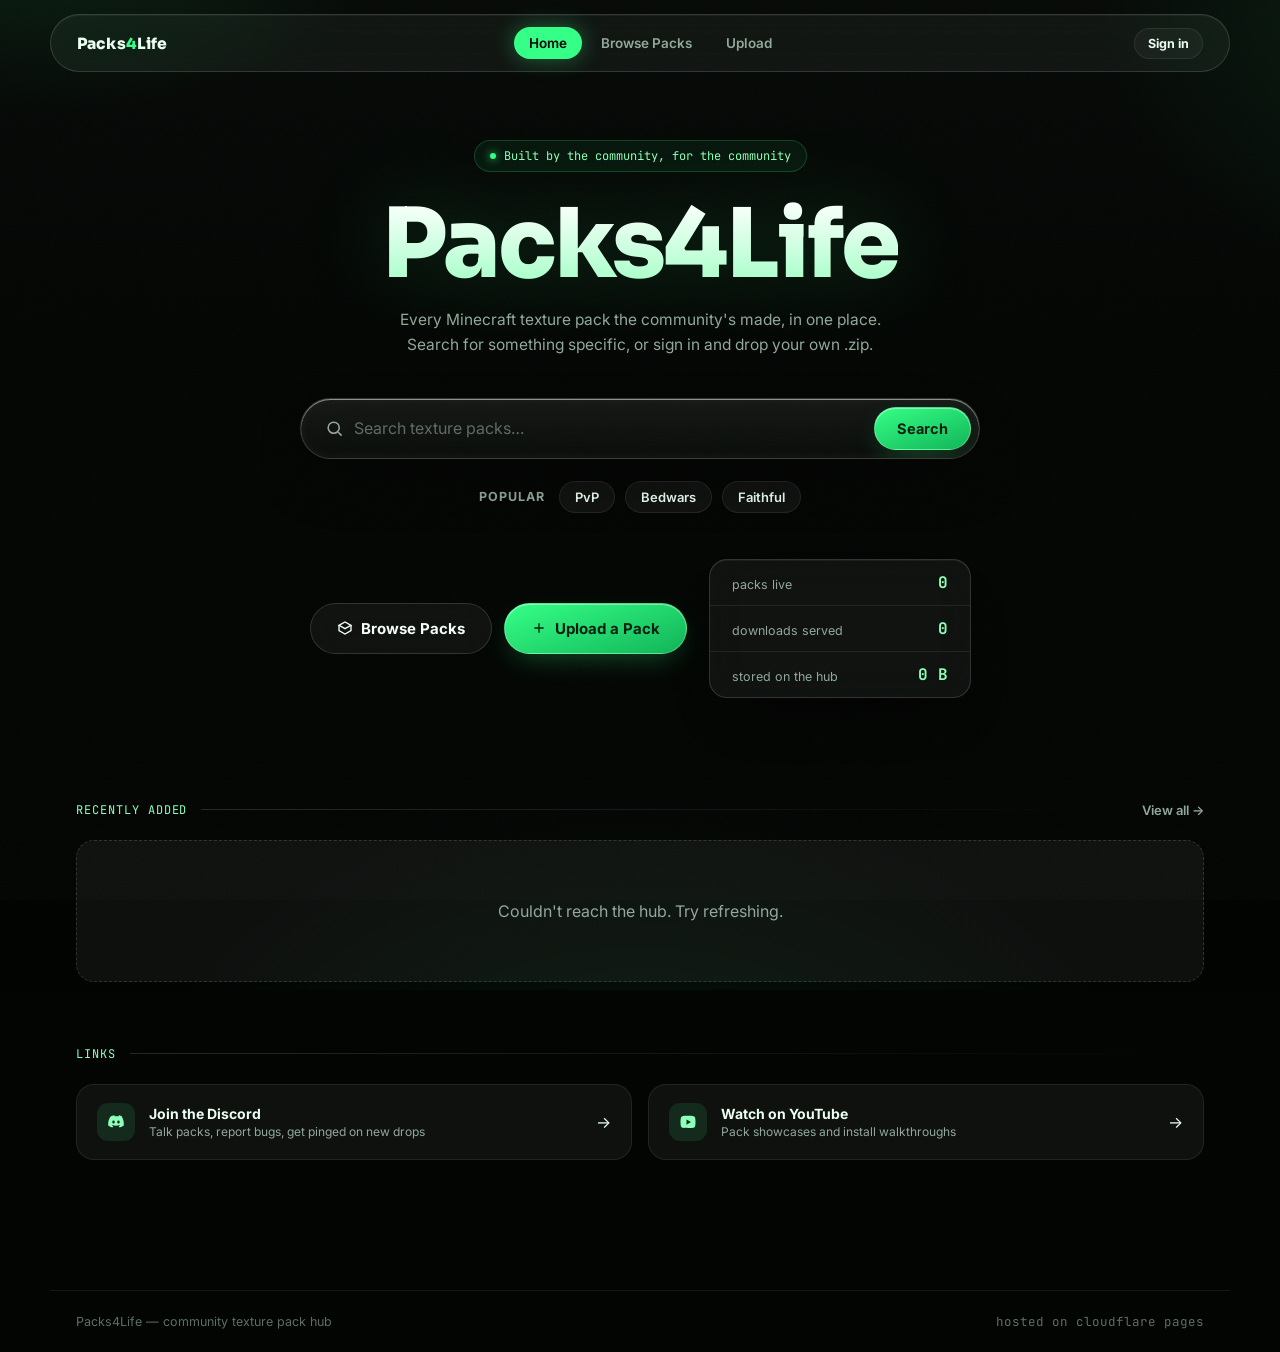
==== commit 5e7554ae: "Design overhaul: thumbnails, categories, YouTube, delete, filters" ====
--- a/index.html
+++ b/index.html
@@ -14,7 +14,6 @@
 
   <div class="topbar glass">
     <a class="brand" href="/index.html" style="text-decoration:none;">
-      <div class="brand-mark"></div>
       <div class="brand-name">Packs<span>4</span>Life</div>
     </a>
     <div class="tabs">
--- a/assets/style.css
+++ b/assets/style.css
@@ -352,3 +352,109 @@
   .link-row{ grid-template-columns: 1fr; }
   .foot{ flex-direction:column; gap:8px; text-align:center; }
 }
+
+/* ==========================================================================
+   Pack thumbnails / category tags / YouTube preview & embed
+   ========================================================================== */
+.pack-thumb{
+  border-radius: 10px; object-fit: cover; flex: none;
+  border: 1px solid var(--glass-border-soft); background: rgba(255,255,255,.04);
+}
+.cat-tags{ display:flex; flex-wrap:wrap; gap:6px; margin-top:10px; }
+.cat-tag{
+  padding: 3px 9px; border-radius: 999px; font-size: 10.5px; font-weight:700;
+  color: var(--muted); background: rgba(255,255,255,.05); border: 1px solid var(--glass-border-soft);
+  text-transform: uppercase; letter-spacing:.03em;
+}
+
+.yt-embed{
+  position: relative; width:100%; padding-top: 56.25%; border-radius: var(--radius-md);
+  overflow: hidden; margin-top: 20px; background: rgba(0,0,0,.4); border:1px solid var(--glass-border-soft);
+}
+.yt-embed iframe{ position:absolute; inset:0; width:100%; height:100%; border:0; }
+
+.yt-preview{
+  margin-top: 14px; border-radius: var(--radius-sm); overflow:hidden;
+  border: 1px solid var(--glass-border-soft); background: rgba(0,0,0,.35);
+  display:none;
+}
+.yt-preview.show{ display:block; }
+.yt-preview .yt-preview-inner{ position:relative; width:100%; padding-top:56.25%; }
+.yt-preview iframe{ position:absolute; inset:0; width:100%; height:100%; border:0; }
+
+/* ==========================================================================
+   Image upload wells (avatar / pack thumbnail)
+   ========================================================================== */
+.image-well{ display:flex; align-items:center; gap:16px; }
+.image-well .preview{
+  width:72px; height:72px; border-radius: 16px; flex:none;
+  border: 1px solid var(--glass-border); background: rgba(255,255,255,.04);
+  overflow:hidden; display:flex; align-items:center; justify-content:center;
+}
+.image-well .preview img{ width:100%; height:100%; object-fit:cover; }
+.image-well .preview.round{ border-radius:50%; }
+
+/* ==========================================================================
+   Categories picker (upload form)
+   ========================================================================== */
+.cat-picker{ display:flex; flex-wrap:wrap; gap:8px; }
+.cat-picker label{
+  display:inline-flex; align-items:center; gap:7px;
+  padding: 8px 14px; border-radius: 999px; cursor:pointer;
+  background: var(--glass); border: 1px solid var(--glass-border-soft);
+  font-size: 12.5px; font-weight:600; color: var(--muted);
+  transition: all .16s ease;
+}
+.cat-picker input[type="checkbox"]{ display:none; }
+.cat-picker label:has(input:checked){
+  background: var(--green); border-color: transparent; color:#032011;
+  box-shadow: 0 0 16px var(--green-glow);
+}
+
+.field select{
+  width:100%; padding: 12px 16px; border-radius: var(--radius-sm);
+  background: rgba(255,255,255,.04); border:1px solid var(--glass-border-soft);
+  color: var(--white); font-family: var(--font-body); font-size:14.5px; outline:none;
+  appearance: none; -webkit-appearance:none;
+  background-image: url("data:image/svg+xml,%3Csvg xmlns='http://www.w3.org/2000/svg' width='16' height='16' viewBox='0 0 24 24' fill='none' stroke='%2392a89b' stroke-width='2'%3E%3Cpath d='M6 9l6 6 6-6'/%3E%3C/svg%3E");
+  background-repeat: no-repeat; background-position: right 14px center;
+  transition: border-color .16s ease, background-color .16s ease;
+}
+.field select:focus{ border-color: rgba(53,255,135,.45); background-color: rgba(255,255,255,.06); }
+
+/* ==========================================================================
+   Delete pack button
+   ========================================================================== */
+.btn-danger{ background: rgba(255,90,90,.1); color: #ff9a9a; border-color: rgba(255,90,90,.3); }
+.btn-danger:hover{ background: rgba(255,90,90,.16); border-color: rgba(255,90,90,.5); transform: translateY(-1px); }
+
+/* ==========================================================================
+   Browse-page layout with filter sidebar
+   ========================================================================== */
+.browse-layout{ display:grid; grid-template-columns: 230px 1fr; gap: 28px; align-items:start; }
+.filter-sidebar{
+  position: sticky; top: 90px;
+  border-radius: var(--radius-md); padding: 20px;
+  display:flex; flex-direction:column; gap:22px;
+}
+.filter-group-label{
+  font-family: var(--font-mono); font-size:11px; text-transform:uppercase; letter-spacing:.08em;
+  color: var(--green-soft); margin-bottom:10px; display:block;
+}
+.filter-cats{ display:flex; flex-direction:column; gap:2px; }
+.filter-cats label{
+  display:flex; align-items:center; gap:9px; padding: 7px 6px; border-radius: 8px;
+  font-size:13px; color: var(--muted); cursor:pointer; transition: all .14s ease;
+}
+.filter-cats label:hover{ color: var(--white); background: rgba(255,255,255,.04); }
+.filter-cats input[type="checkbox"]{ accent-color: var(--green); width:15px; height:15px; }
+.filter-clear{
+  font-size:12px; color: var(--muted); text-decoration:underline; cursor:pointer; text-align:left;
+  background:none; border:none; padding:0; font-family: inherit;
+}
+.filter-clear:hover{ color: var(--green-soft); }
+
+@media (max-width: 900px){
+  .browse-layout{ grid-template-columns: 1fr; }
+  .filter-sidebar{ position:static; }
+}
